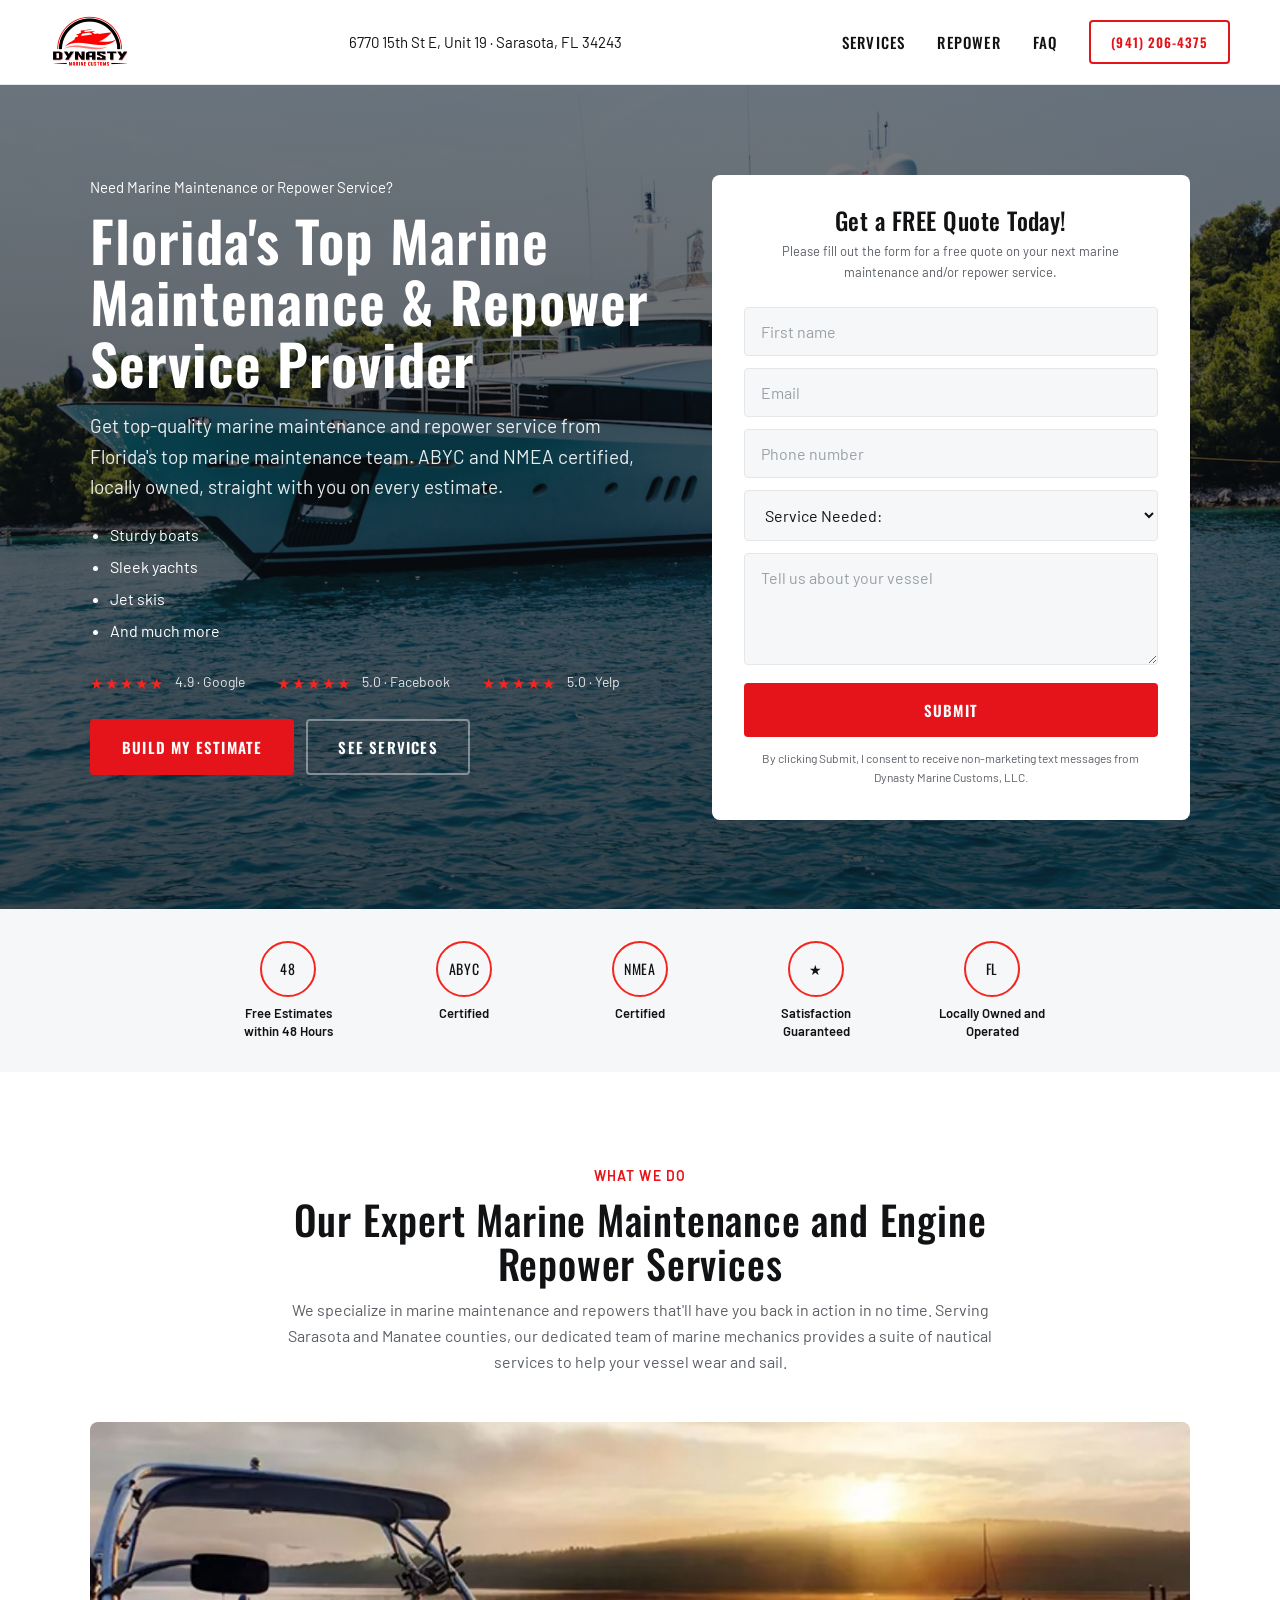
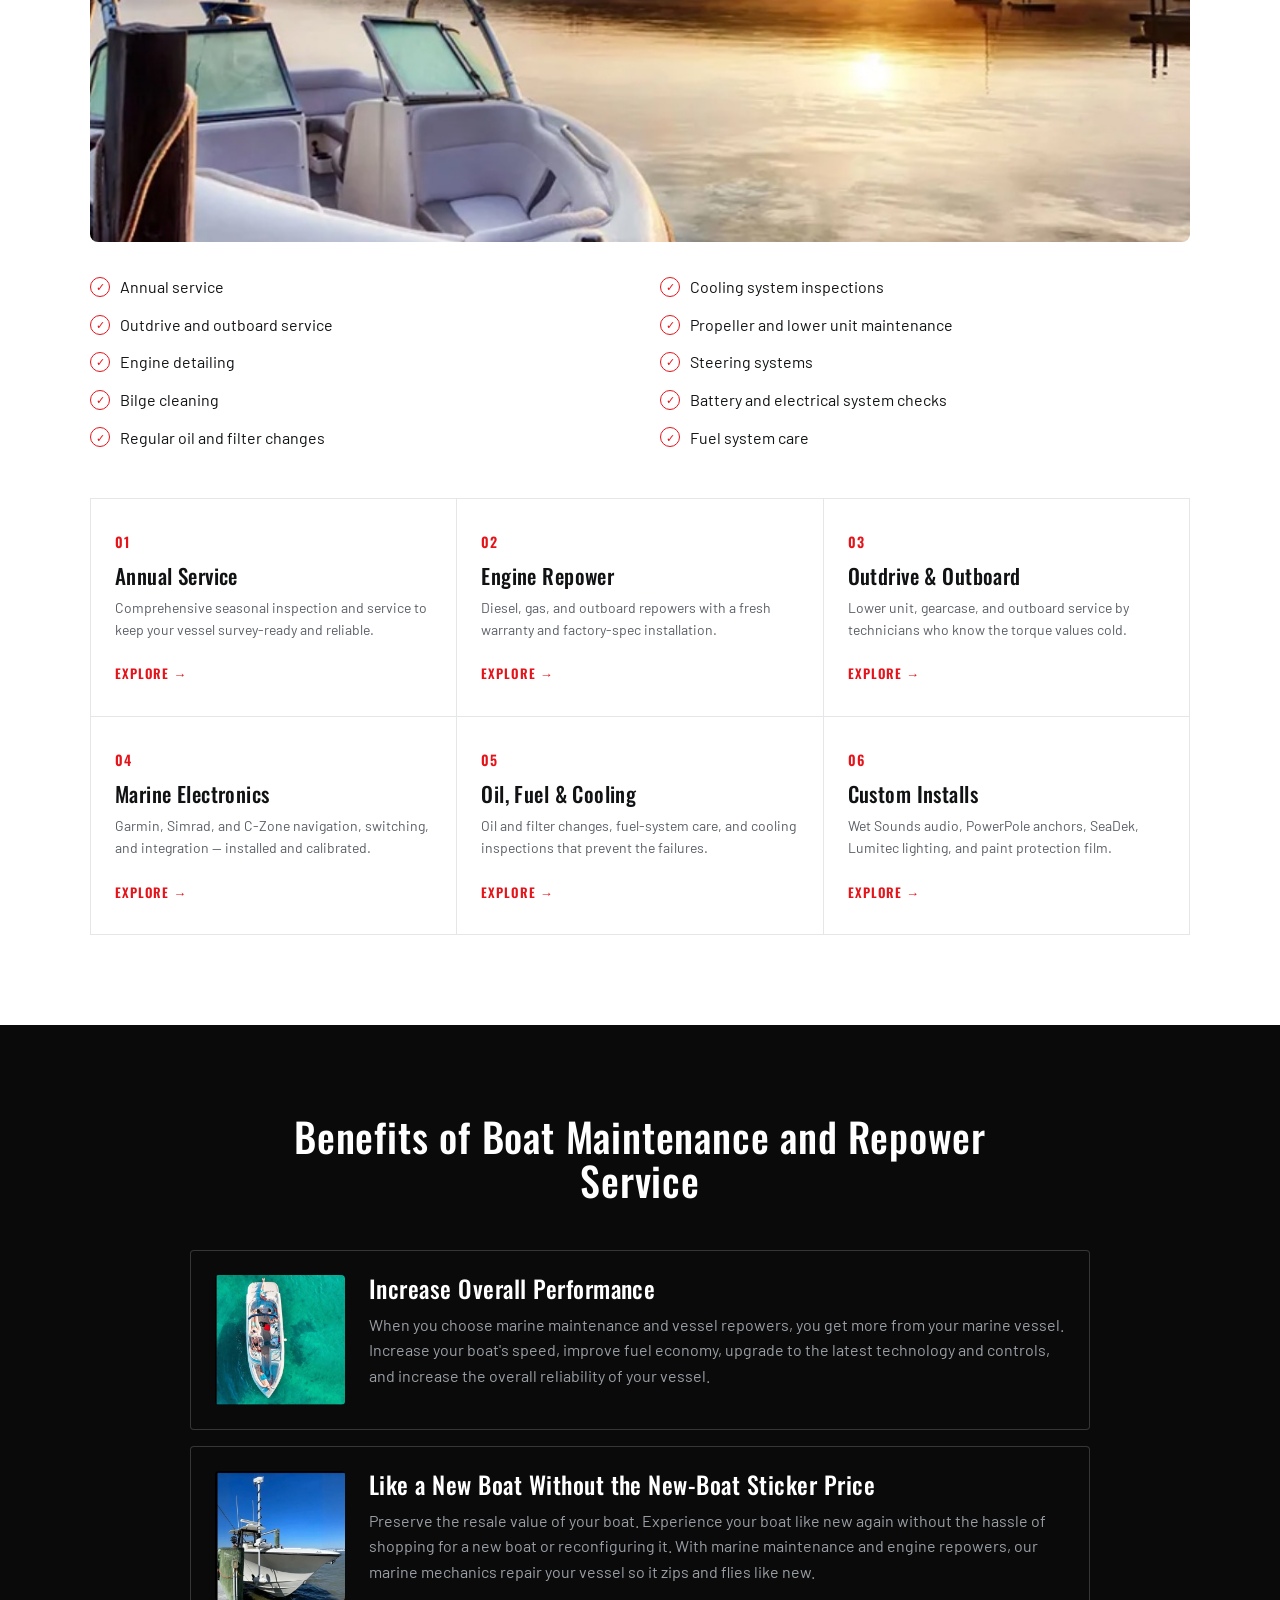
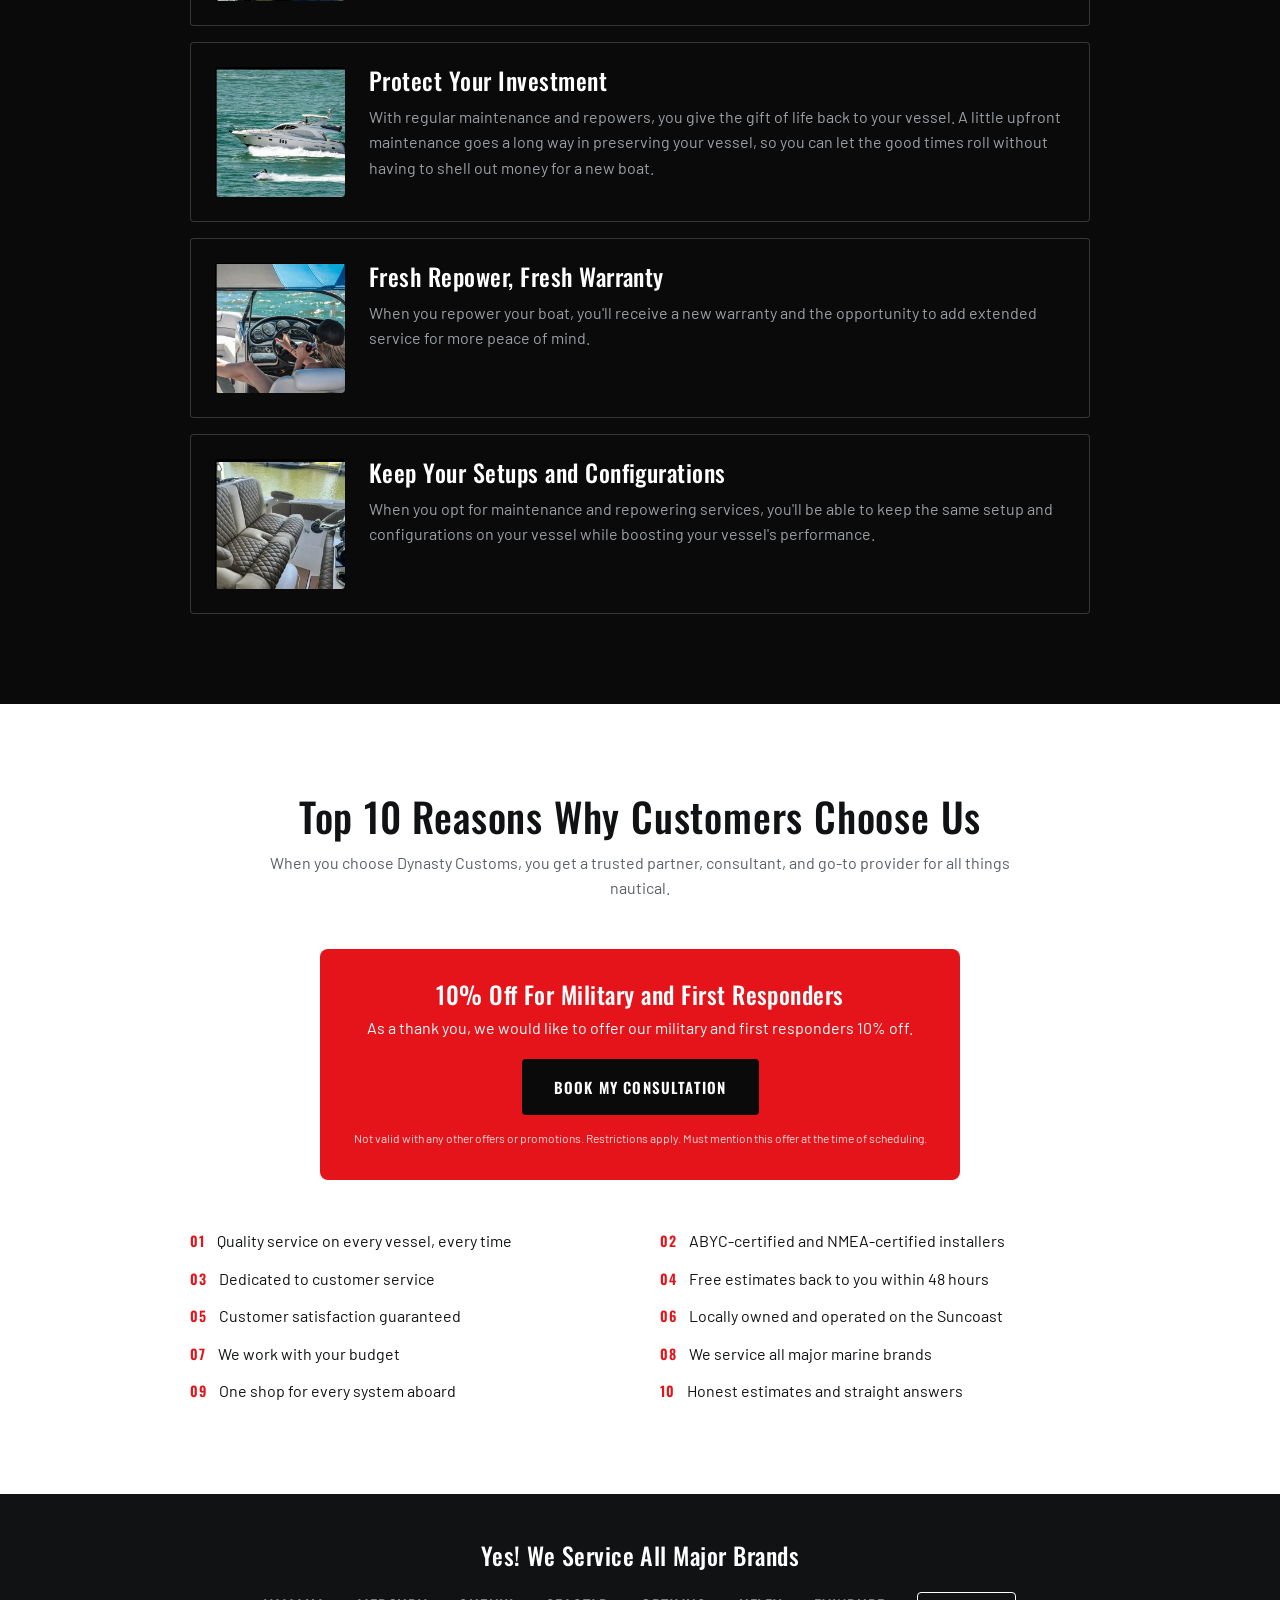
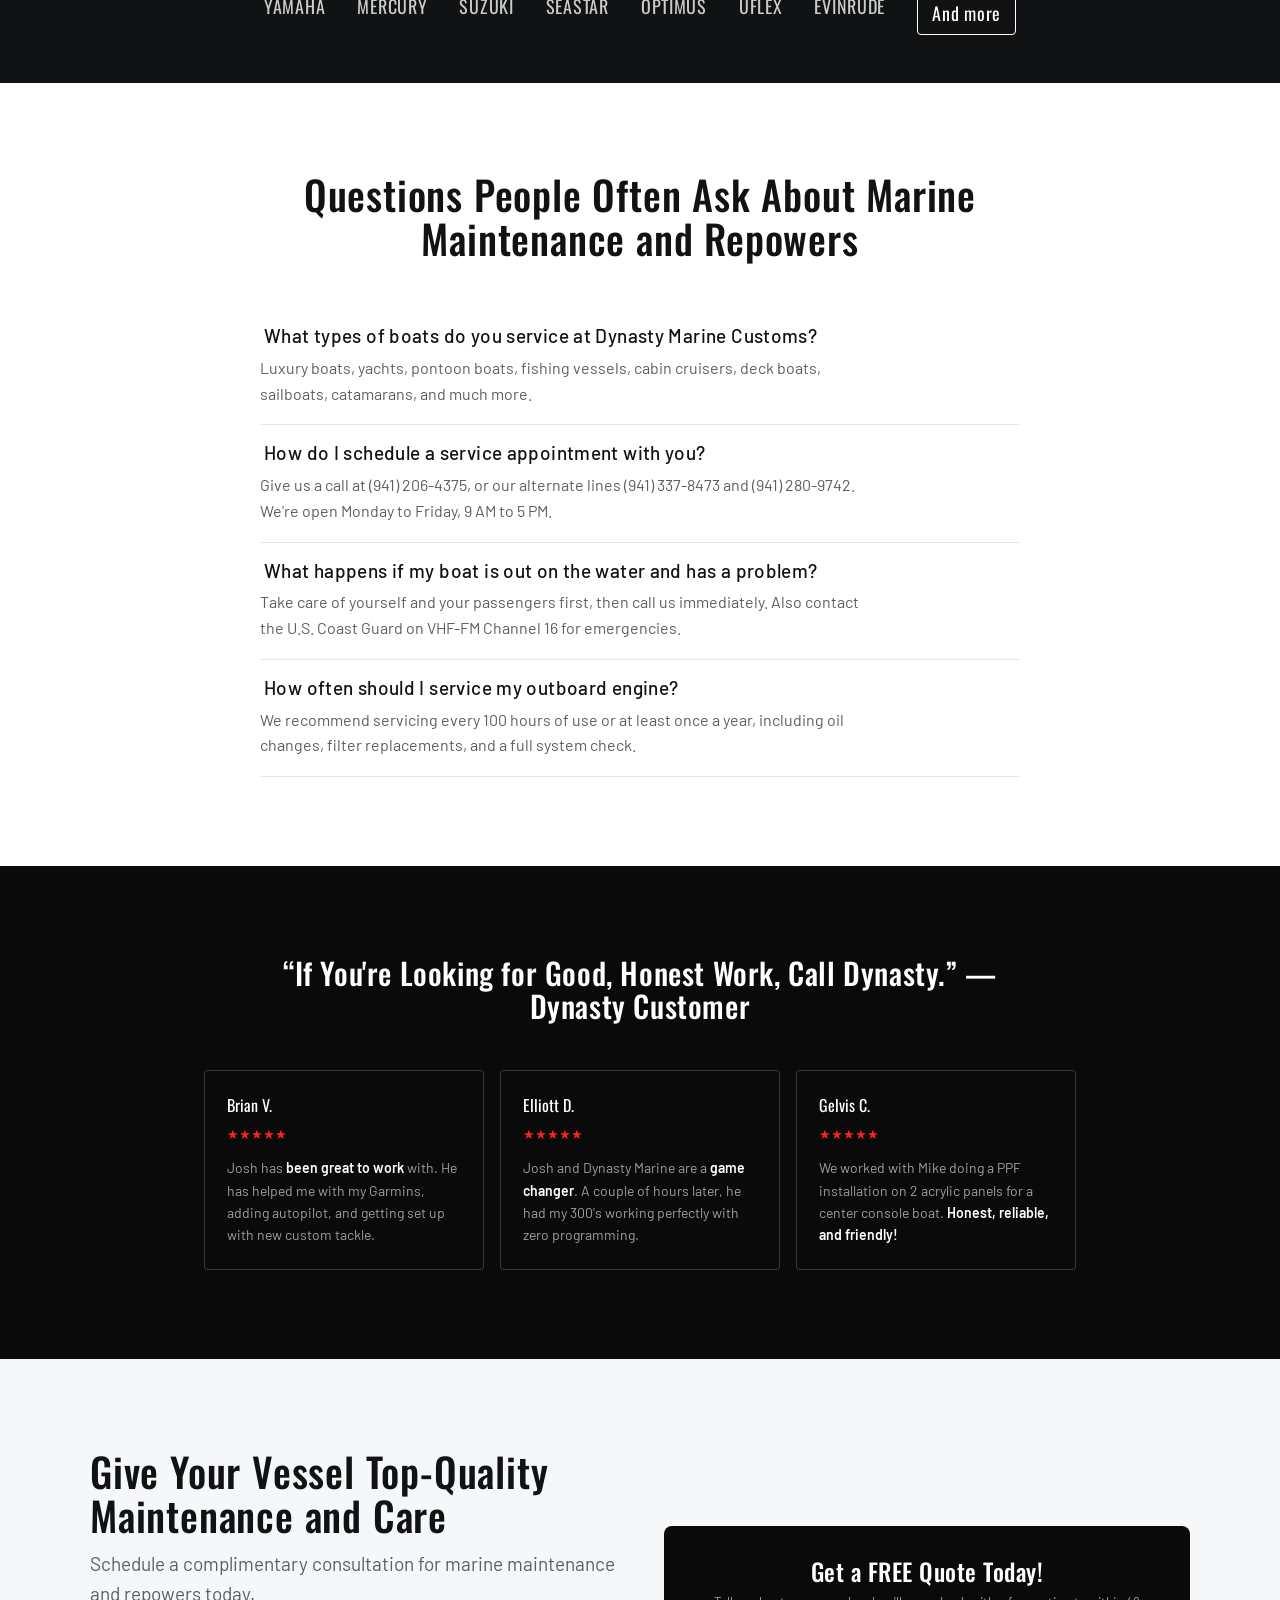
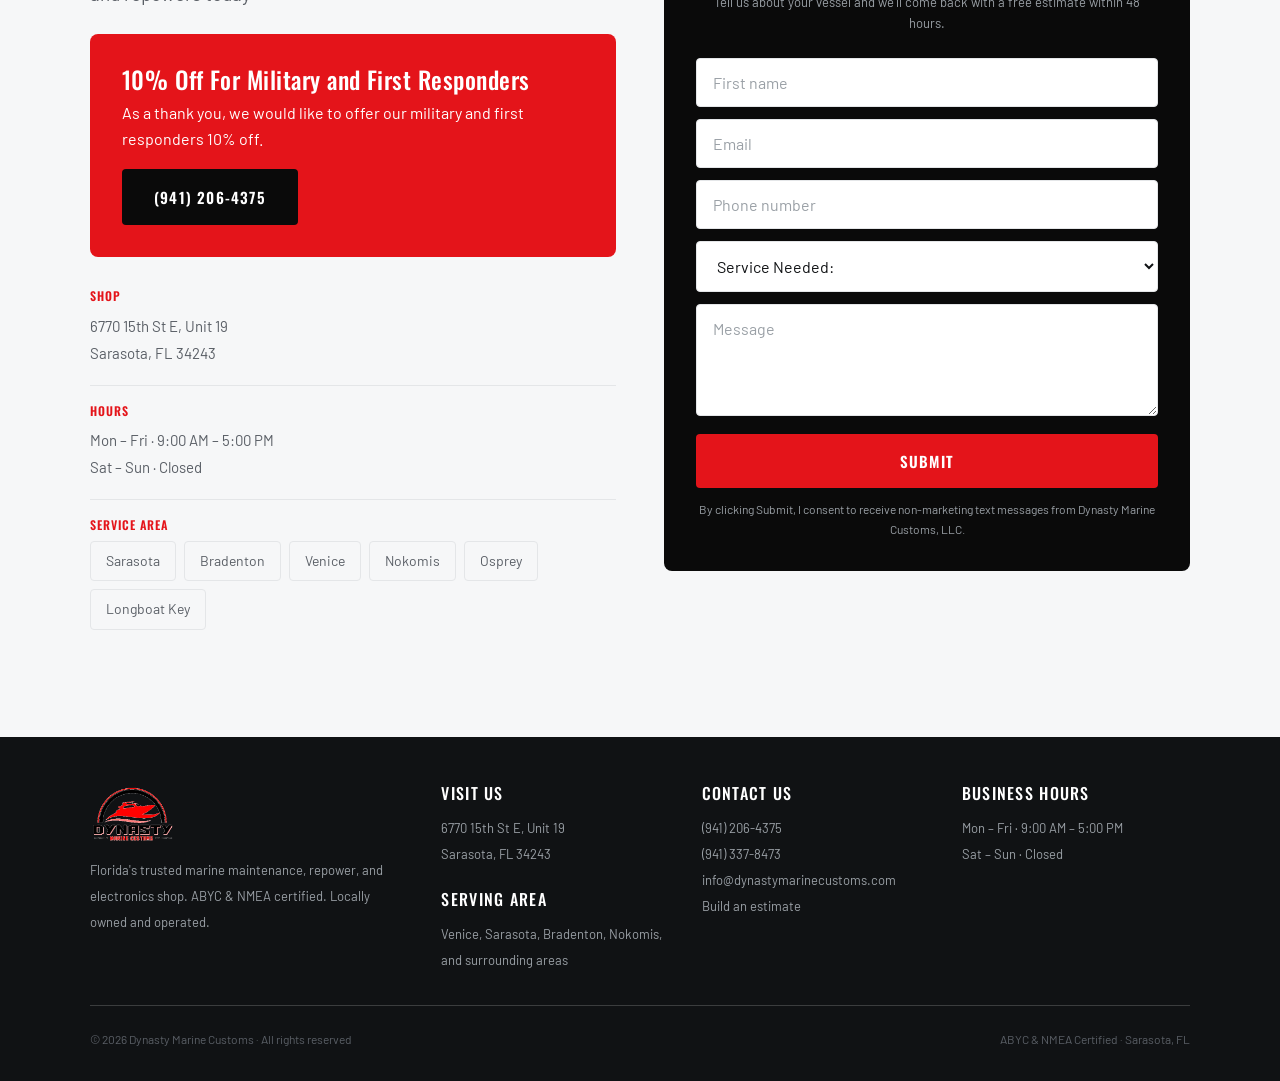
==== website/index.html @ d771c6e1 "Dynasty Marine Customs — codebase and agent handoff Website source (8 static pages), agent operating" ====
<!DOCTYPE html>
<html lang="en">
<head>
<meta charset="UTF-8">
<meta name="viewport" content="width=device-width, initial-scale=1.0">
<title>Dynasty Marine Customs — Marine Maintenance &amp; Engine Repower | Sarasota, FL</title>
<meta name="description" content="Florida's top marine maintenance and repower service provider. ABYC &amp; NMEA certified. Serving Sarasota, Bradenton, Venice, and Nokomis. Free estimates within 48 hours.">
<link rel="icon" href="assets/logo.png">
<link rel="preconnect" href="https://fonts.googleapis.com">
<link rel="preconnect" href="https://fonts.gstatic.com" crossorigin>
<link href="https://fonts.googleapis.com/css2?family=Oswald:wght@300;400;500;600;700&family=Barlow:wght@400;500;600;700&display=swap" rel="stylesheet">
<link rel="stylesheet" href="assets/dynasty.css">
<style>
  .hero{background-image:url('assets/boat-dock.jpg')}
  .svc-photo{width:100%; height:clamp(240px,34vw,420px); object-fit:cover;
    border-radius:var(--radius-md); margin:var(--space-6) 0}
  .reasons{list-style:none; counter-reset:r; display:grid;
    grid-template-columns:1fr 1fr; gap:12px 40px; max-width:900px; margin:0 auto; text-align:left}
  @media(max-width:700px){.reasons{grid-template-columns:1fr}}
  .reasons li{counter-increment:r; display:flex; gap:12px; align-items:baseline;
    font-family:var(--font-body); font-size:var(--fs-body-md); color:var(--text-primary)}
  .reasons li::before{content:counter(r,decimal-leading-zero);
    font-family:var(--font-display); font-weight:var(--fw-semibold); font-size:14px;
    color:var(--brand-primary); letter-spacing:var(--ls-caps); flex-shrink:0}
  .benefits-list{display:flex; flex-direction:column; gap:var(--space-4); max-width:900px; margin:0 auto}
  .testi-row{display:flex; gap:var(--space-4); justify-content:center; flex-wrap:wrap}
</style>
</head>
<body>

<header class="site">
  <div class="wrap masthead">
    <a class="brand" href="index.html"><img src="assets/logo.png" alt="Dynasty Marine Customs"></a>
    <div class="addr">6770 15th St E, Unit 19 &middot; Sarasota, FL 34243</div>
    <nav class="mnav">
      <a class="lk" href="#services">Services</a>
      <a class="lk" href="#benefits">Repower</a>
      <a class="lk" href="#faq">FAQ</a>
      <a class="btn btn-outline btn-sm" href="tel:+19412064375">(941) 206-4375</a>
    </nav>
  </div>
</header>

<!-- ============================ Hero ============================ -->
<section class="hero">
  <div class="wrap hero-grid">
    <div>
      <div class="kicker reveal">Need Marine Maintenance or Repower Service?</div>
      <h1 class="h-xl reveal">Florida's Top Marine Maintenance &amp; Repower Service Provider</h1>
      <p class="lede reveal">Get top-quality marine maintenance and repower service from Florida's top marine maintenance team. ABYC and NMEA certified, locally owned, straight with you on every estimate.</p>
      <ul class="bullets reveal">
        <li>Sturdy boats</li>
        <li>Sleek yachts</li>
        <li>Jet skis</li>
        <li>And much more</li>
      </ul>
      <div class="ratings reveal">
        <div class="rating"><span class="stars">★★★★★</span><span class="src">4.9 &middot; Google</span></div>
        <div class="rating"><span class="stars">★★★★★</span><span class="src">5.0 &middot; Facebook</span></div>
        <div class="rating"><span class="stars">★★★★★</span><span class="src">5.0 &middot; Yelp</span></div>
      </div>
      <div class="cta reveal">
        <a class="btn btn-primary" href="quote.html">Build My Estimate</a>
        <a class="btn btn-ghost" href="#services">See Services</a>
      </div>
    </div>

    <div class="quote-panel quote-panel-light reveal">
      <h3>Get a FREE Quote Today!</h3>
      <p class="note">Please fill out the form for a free quote on your next marine maintenance and/or repower service.</p>
      <form class="js-quote" novalidate>
        <div class="field"><input class="f" type="text" name="first" placeholder="First name" required></div>
        <div class="field"><input class="f" type="email" name="email" placeholder="Email" required></div>
        <div class="field"><input class="f" type="tel" name="phone" placeholder="Phone number" required></div>
        <div class="field">
          <select class="f" name="service">
            <option value="">Service Needed:</option>
            <option>Marine maintenance</option>
            <option>Marine repower</option>
            <option>Installation</option>
            <option>Sales</option>
          </select>
        </div>
        <div class="field"><textarea class="f" name="message" placeholder="Tell us about your vessel"></textarea></div>
        <button class="btn btn-primary btn-block" type="submit">Submit</button>
        <p class="fine">By clicking Submit, I consent to receive non-marketing text messages from Dynasty Marine Customs, LLC.</p>
      </form>
    </div>
  </div>
</section>

<!-- ============================ Trust bar ============================ -->
<section class="sec sec-sunk" style="padding-top:var(--space-6);padding-bottom:var(--space-6)">
  <div class="wrap certs reveal">
    <div class="cert"><div class="ring">48</div><div class="lab">Free Estimates within 48 Hours</div></div>
    <div class="cert"><div class="ring">ABYC</div><div class="lab">Certified</div></div>
    <div class="cert"><div class="ring">NMEA</div><div class="lab">Certified</div></div>
    <div class="cert"><div class="ring">★</div><div class="lab">Satisfaction Guaranteed</div></div>
    <div class="cert"><div class="ring">FL</div><div class="lab">Locally Owned and Operated</div></div>
  </div>
</section>

<!-- ============================ Services ============================ -->
<section class="sec" id="services">
  <div class="wrap">
    <div class="sec-head reveal">
      <span class="eyebrow">What we do</span>
      <h2 class="h-lg" style="margin-top:10px">Our Expert Marine Maintenance and Engine Repower Services</h2>
      <p>We specialize in marine maintenance and repowers that'll have you back in action in no time. Serving Sarasota and Manatee counties, our dedicated team of marine mechanics provides a suite of nautical services to help your vessel wear and sail.</p>
    </div>

    <img class="svc-photo reveal" src="assets/hero-boat-sunset.jpg" alt="Boat docked at golden hour on Florida's Suncoast">

    <div class="checklist reveal" style="margin-bottom:var(--space-7)">
      <div class="chk"><span class="mk">✓</span>Annual service</div>
      <div class="chk"><span class="mk">✓</span>Cooling system inspections</div>
      <div class="chk"><span class="mk">✓</span>Outdrive and outboard service</div>
      <div class="chk"><span class="mk">✓</span>Propeller and lower unit maintenance</div>
      <div class="chk"><span class="mk">✓</span>Engine detailing</div>
      <div class="chk"><span class="mk">✓</span>Steering systems</div>
      <div class="chk"><span class="mk">✓</span>Bilge cleaning</div>
      <div class="chk"><span class="mk">✓</span>Battery and electrical system checks</div>
      <div class="chk"><span class="mk">✓</span>Regular oil and filter changes</div>
      <div class="chk"><span class="mk">✓</span>Fuel system care</div>
    </div>

    <div class="tiles">
      <a class="tile reveal" href="service-annual-service.html"><span class="n">01</span><h3>Annual Service</h3><p>Comprehensive seasonal inspection and service to keep your vessel survey-ready and reliable.</p><span class="go">Explore →</span></a>
      <a class="tile reveal" href="service-engine-repower.html"><span class="n">02</span><h3>Engine Repower</h3><p>Diesel, gas, and outboard repowers with a fresh warranty and factory-spec installation.</p><span class="go">Explore →</span></a>
      <a class="tile reveal" href="service-outdrive-outboard.html"><span class="n">03</span><h3>Outdrive &amp; Outboard</h3><p>Lower unit, gearcase, and outboard service by technicians who know the torque values cold.</p><span class="go">Explore →</span></a>
      <a class="tile reveal" href="service-marine-electronics.html"><span class="n">04</span><h3>Marine Electronics</h3><p>Garmin, Simrad, and C-Zone navigation, switching, and integration — installed and calibrated.</p><span class="go">Explore →</span></a>
      <a class="tile reveal" href="service-oil-fuel-cooling.html"><span class="n">05</span><h3>Oil, Fuel &amp; Cooling</h3><p>Oil and filter changes, fuel-system care, and cooling inspections that prevent the failures.</p><span class="go">Explore →</span></a>
      <a class="tile reveal" href="service-custom-installs.html"><span class="n">06</span><h3>Custom Installs</h3><p>Wet Sounds audio, PowerPole anchors, SeaDek, Lumitec lighting, and paint protection film.</p><span class="go">Explore →</span></a>
    </div>
  </div>
</section>

<!-- ============================ Benefits ============================ -->
<section class="sec sec-dark" id="benefits">
  <div class="wrap">
    <div class="sec-head reveal">
      <h2 class="h-lg">Benefits of Boat Maintenance and Repower Service</h2>
    </div>
    <div class="benefits-list">
      <div class="benefit reveal">
        <img src="assets/benefit-1-aerial.jpg" alt="Aerial view of a boat under way">
        <div>
          <h3>Increase Overall Performance</h3>
          <p>When you choose marine maintenance and vessel repowers, you get more from your marine vessel. Increase your boat's speed, improve fuel economy, upgrade to the latest technology and controls, and increase the overall reliability of your vessel.</p>
        </div>
      </div>
      <div class="benefit reveal">
        <img src="assets/benefit-2-console.jpg" alt="Center console at the dock">
        <div>
          <h3>Like a New Boat Without the New-Boat Sticker Price</h3>
          <p>Preserve the resale value of your boat. Experience your boat like new again without the hassle of shopping for a new boat or reconfiguring it. With marine maintenance and engine repowers, our marine mechanics repair your vessel so it zips and flies like new.</p>
        </div>
      </div>
      <div class="benefit reveal">
        <img src="assets/benefit-3-cruising.jpg" alt="Motor yacht cruising">
        <div>
          <h3>Protect Your Investment</h3>
          <p>With regular maintenance and repowers, you give the gift of life back to your vessel. A little upfront maintenance goes a long way in preserving your vessel, so you can let the good times roll without having to shell out money for a new boat.</p>
        </div>
      </div>
      <div class="benefit reveal">
        <img src="assets/benefit-4-helm.jpg" alt="Captain at the helm">
        <div>
          <h3>Fresh Repower, Fresh Warranty</h3>
          <p>When you repower your boat, you'll receive a new warranty and the opportunity to add extended service for more peace of mind.</p>
        </div>
      </div>
      <div class="benefit reveal">
        <img src="assets/benefit-5-interior.jpg" alt="Upholstered cockpit seating">
        <div>
          <h3>Keep Your Setups and Configurations</h3>
          <p>When you opt for maintenance and repowering services, you'll be able to keep the same setup and configurations on your vessel while boosting your vessel's performance.</p>
        </div>
      </div>
    </div>
  </div>
</section>

<!-- ============================ Top 10 Reasons ============================ -->
<section class="sec" id="why">
  <div class="wrap" style="text-align:center">
    <div class="sec-head reveal">
      <h2 class="h-lg">Top 10 Reasons Why Customers Choose Us</h2>
      <p>When you choose Dynasty Customs, you get a trusted partner, consultant, and go-to provider for all things nautical.</p>
    </div>

    <div class="promo reveal" style="margin-bottom:var(--space-7)">
      <h3>10% Off For Military and First Responders</h3>
      <p>As a thank you, we would like to offer our military and first responders 10% off.</p>
      <a class="btn btn-dark" href="quote.html">Book My Consultation</a>
      <p class="fine">Not valid with any other offers or promotions. Restrictions apply. Must mention this offer at the time of scheduling.</p>
    </div>

    <ol class="reasons reveal">
      <li>Quality service on every vessel, every time</li>
      <li>ABYC-certified and NMEA-certified installers</li>
      <li>Dedicated to customer service</li>
      <li>Free estimates back to you within 48 hours</li>
      <li>Customer satisfaction guaranteed</li>
      <li>Locally owned and operated on the Suncoast</li>
      <li>We work with your budget</li>
      <li>We service all major marine brands</li>
      <li>One shop for every system aboard</li>
      <li>Honest estimates and straight answers</li>
    </ol>
  </div>
</section>

<!-- ============================ Brands ============================ -->
<section class="sec sec-ink" style="padding-top:var(--space-7);padding-bottom:var(--space-7)">
  <div class="wrap" style="text-align:center">
    <h3 class="h-sm reveal" style="margin-bottom:var(--space-5)">Yes! We Service All Major Brands</h3>
    <div class="brands reveal">
      <span>YAMAHA</span><span>MERCURY</span><span>SUZUKI</span><span>SEASTAR</span>
      <span>OPTIMUS</span><span>UFLEX</span><span>EVINRUDE</span><span class="more">And more</span>
    </div>
  </div>
</section>

<!-- ============================ FAQ ============================ -->
<section class="sec" id="faq">
  <div class="wrap">
    <div class="sec-head reveal">
      <h2 class="h-lg">Questions People Often Ask About Marine Maintenance and Repowers</h2>
    </div>
    <div class="acc reveal" style="max-width:760px;margin:0 auto">
      <div class="qa">
        <h3 class="q">What types of boats do you service at Dynasty Marine Customs?</h3>
        <p class="a">Luxury boats, yachts, pontoon boats, fishing vessels, cabin cruisers, deck boats, sailboats, catamarans, and much more.</p>
      </div>
      <div class="qa">
        <h3 class="q">How do I schedule a service appointment with you?</h3>
        <p class="a">Give us a call at (941) 206-4375, or our alternate lines (941) 337-8473 and (941) 280-9742. We're open Monday to Friday, 9 AM to 5 PM.</p>
      </div>
      <div class="qa">
        <h3 class="q">What happens if my boat is out on the water and has a problem?</h3>
        <p class="a">Take care of yourself and your passengers first, then call us immediately. Also contact the U.S. Coast Guard on VHF-FM Channel 16 for emergencies.</p>
      </div>
      <div class="qa">
        <h3 class="q">How often should I service my outboard engine?</h3>
        <p class="a">We recommend servicing every 100 hours of use or at least once a year, including oil changes, filter replacements, and a full system check.</p>
      </div>
    </div>
  </div>
</section>

<!-- ============================ Testimonials ============================ -->
<section class="sec sec-dark" id="reviews">
  <div class="wrap" style="text-align:center">
    <div class="sec-head reveal">
      <h2 class="h-md">&ldquo;If You're Looking for Good, Honest Work, Call Dynasty.&rdquo; &mdash; Dynasty Customer</h2>
    </div>
    <div class="testi-row">
      <div class="testimonial reveal">
        <div class="who">Brian V.</div>
        <div class="stars">★★★★★</div>
        <p>Josh has <b>been great to work</b> with. He has helped me with my Garmins, adding autopilot, and getting set up with new custom tackle.</p>
      </div>
      <div class="testimonial reveal">
        <div class="who">Elliott D.</div>
        <div class="stars">★★★★★</div>
        <p>Josh and Dynasty Marine are a <b>game changer</b>. A couple of hours later, he had my 300's working perfectly with zero programming.</p>
      </div>
      <div class="testimonial reveal">
        <div class="who">Gelvis C.</div>
        <div class="stars">★★★★★</div>
        <p>We worked with Mike doing a PPF installation on 2 acrylic panels for a center console boat. <b>Honest, reliable, and friendly!</b></p>
      </div>
    </div>
  </div>
</section>

<!-- ============================ Contact ============================ -->
<section class="sec sec-sunk" id="contact">
  <div class="wrap contact-grid">
    <div>
      <h2 class="h-lg reveal">Give Your Vessel Top-Quality Maintenance and Care</h2>
      <p class="lede reveal" style="margin-top:var(--space-3)">Schedule a complimentary consultation for marine maintenance and repowers today.</p>

      <div class="promo reveal" style="margin:var(--space-5) 0 0">
        <h3>10% Off For Military and First Responders</h3>
        <p>As a thank you, we would like to offer our military and first responders 10% off.</p>
        <a class="btn btn-dark" href="tel:+19412064375">(941) 206-4375</a>
      </div>

      <div class="info reveal" style="margin-top:var(--space-6)">
        <div class="row">
          <h4>Shop</h4>
          <p>6770 15th St E, Unit 19<br>Sarasota, FL 34243</p>
        </div>
        <div class="row">
          <h4>Hours</h4>
          <p>Mon – Fri &middot; 9:00 AM – 5:00 PM<br>Sat – Sun &middot; Closed</p>
        </div>
        <div class="row">
          <h4>Service area</h4>
          <div class="areas">
            <span>Sarasota</span><span>Bradenton</span><span>Venice</span>
            <span>Nokomis</span><span>Osprey</span><span>Longboat Key</span>
          </div>
        </div>
      </div>
    </div>

    <div class="quote-panel reveal">
      <h3>Get a FREE Quote Today!</h3>
      <p class="note">Tell us about your vessel and we'll come back with a free estimate within 48 hours.</p>
      <form class="js-quote" novalidate>
        <div class="field"><input class="f" type="text" name="first" placeholder="First name" required></div>
        <div class="field"><input class="f" type="email" name="email" placeholder="Email" required></div>
        <div class="field"><input class="f" type="tel" name="phone" placeholder="Phone number" required></div>
        <div class="field">
          <select class="f" name="service">
            <option value="">Service Needed:</option>
            <option>Marine maintenance</option>
            <option>Marine repower</option>
            <option>Installation</option>
            <option>Sales</option>
          </select>
        </div>
        <div class="field"><textarea class="f" name="message" placeholder="Message"></textarea></div>
        <button class="btn btn-primary btn-block" type="submit">Submit</button>
        <p class="fine">By clicking Submit, I consent to receive non-marketing text messages from Dynasty Marine Customs, LLC.</p>
      </form>
    </div>
  </div>
</section>

<!-- ============================ Footer ============================ -->
<footer class="site">
  <div class="wrap">
    <div class="ft-grid">
      <div class="ft-brand">
        <img src="assets/logo-transparent.png" alt="Dynasty Marine Customs">
        <p>Florida's trusted marine maintenance, repower, and electronics shop. ABYC &amp; NMEA certified. Locally owned and operated.</p>
      </div>
      <div>
        <h4>Visit Us</h4>
        <p>6770 15th St E, Unit 19<br>Sarasota, FL 34243</p>
        <h4 style="margin-top:var(--space-5)">Serving Area</h4>
        <p>Venice, Sarasota, Bradenton, Nokomis, and surrounding areas</p>
      </div>
      <div>
        <h4>Contact Us</h4>
        <a href="tel:+19412064375">(941) 206-4375</a>
        <a href="tel:+19413378473">(941) 337-8473</a>
        <a href="mailto:info@dynastymarinecustoms.com">info@dynastymarinecustoms.com</a>
        <a href="quote.html">Build an estimate</a>
      </div>
      <div>
        <h4>Business Hours</h4>
        <p>Mon – Fri &middot; 9:00 AM – 5:00 PM<br>Sat – Sun &middot; Closed</p>
      </div>
    </div>
    <div class="ft-base">
      <span>© 2026 Dynasty Marine Customs &middot; All rights reserved</span>
      <span>ABYC &amp; NMEA Certified &middot; Sarasota, FL</span>
    </div>
  </div>
</footer>

<script>
  const io = new IntersectionObserver(es => es.forEach(e => {
    if (e.isIntersecting) { e.target.classList.add('in'); io.unobserve(e.target); }
  }), { threshold: .12 });
  document.querySelectorAll('.reveal').forEach(el => io.observe(el));
  requestAnimationFrame(() => document.querySelectorAll('.hero .reveal').forEach(el => el.classList.add('in')));

  // Inline quote forms are capture-only until a backend is wired — see readme.
  document.querySelectorAll('form.js-quote').forEach(form => {
    form.addEventListener('submit', e => {
      e.preventDefault();
      if (!form.checkValidity()) { form.reportValidity(); return; }
      const done = document.createElement('p');
      done.className = 'sent';
      done.textContent = "Thanks — we'll be in touch within 48 hours.";
      form.replaceWith(done);
    });
  });
</script>
</body>
</html>
---- website/assets/dynasty.css ----
/* ============================================================================
 * Dynasty Marine Customs — production stylesheet
 * Implements the "Dynasty Marine Customs Design System" (Claude Design project
 * cf21adec-6eed-48be-96cb-09efe936d4f1). Tokens mirrored from
 * ../../design-system/tokens/*.css — do not diverge; re-pull and update both.
 *
 * Palette: brand red on black/white (garage/workshop, not nautical pastel).
 * Type: Oswald (condensed display) + Barlow (humanist body).
 * Flat/matte, hairline borders, 4-8px radii, minimal motion.
 * ========================================================================== */

/* ---- tokens: colors ---- */
:root{
--red-700:#B80F14;--red-600:#E4141A;--red-500:#F5251F;--red-100:#FDE4E3;
--black:#0A0A0A;--ink-900:#101214;--ink-700:#2B2E33;--ink-500:#5A5F66;--ink-300:#9AA0A6;--ink-100:#E4E6E8;
--white:#FFFFFF;--off-white:#F6F7F8;--fog:#EDEFF1;
--water-900:#0E1B24;--water-700:#1B3444;--water-500:#3D6B84;
--surface-page:var(--white);--surface-sunk:var(--off-white);--surface-dark:var(--black);--surface-card:var(--white);
--text-primary:var(--ink-900);--text-secondary:var(--ink-500);--text-inverse:var(--white);--text-muted:var(--ink-300);
--brand-primary:var(--red-600);--brand-primary-hover:var(--red-700);--brand-primary-active:var(--red-700);
--border-default:var(--ink-100);--border-strong:var(--ink-700);--border-inverse:rgba(255,255,255,.18);
--focus-ring:var(--red-500);
}
/* ---- tokens: typography ---- */
:root{
--font-display:"Oswald",Impact,"Arial Narrow",sans-serif;
--font-body:"Barlow","Helvetica Neue",Arial,sans-serif;
--fs-display-xl:56px;--fs-display-lg:40px;--fs-display-md:30px;--fs-display-sm:24px;
--fs-body-lg:19px;--fs-body-md:16px;--fs-body-sm:14px;--fs-caption:12px;
--lh-tight:1.1;--lh-heading:1.25;--lh-body:1.6;
--ls-display:.02em;--ls-caps:.08em;
--fw-regular:400;--fw-medium:500;--fw-semibold:600;--fw-bold:700;
}
/* ---- tokens: spacing ---- */
:root{
--space-1:4px;--space-2:8px;--space-3:12px;--space-4:16px;--space-5:24px;--space-6:32px;
--space-7:48px;--space-8:64px;--space-9:96px;--space-10:128px;
--radius-sm:4px;--radius-md:8px;--radius-lg:14px;--radius-pill:999px;
--container-max:1180px;
--shadow-sm:0 1px 2px rgba(10,10,10,.08);
--shadow-md:0 4px 16px rgba(10,10,10,.12);
--shadow-lg:0 12px 32px rgba(10,10,10,.22);
--shadow-inset:inset 0 1px 3px rgba(0,0,0,.15);
--ease-standard:cubic-bezier(.4,0,.2,1);
--dur-fast:120ms;--dur-base:200ms;
/* responsive section rhythm derived from --space-8/-9 */
--sec-y:clamp(48px,7vw,var(--space-9));
--gutter:clamp(20px,4vw,40px);
}

/* ============================ base ============================ */
*{box-sizing:border-box;margin:0;padding:0}
html{scroll-behavior:smooth}
html,body{overflow-x:clip}
body{
  background:var(--surface-page); color:var(--text-primary);
  font-family:var(--font-body); font-size:var(--fs-body-md); line-height:var(--lh-body);
  -webkit-font-smoothing:antialiased;
}
h1,h2,h3,h4{font-family:var(--font-display); font-weight:var(--fw-medium);
  line-height:var(--lh-tight); letter-spacing:var(--ls-display)}
a{color:inherit; text-decoration:none}
img{max-width:100%; display:block}
:focus-visible{outline:2px solid var(--focus-ring); outline-offset:3px}
@media(prefers-reduced-motion:reduce){*{animation:none!important; transition:none!important}}

.wrap{max-width:var(--container-max); margin:0 auto; padding:0 var(--gutter)}

/* section scaffolding — alternating white / off-white / black full-width bands */
.sec{padding:var(--sec-y) 0}
.sec-sunk{background:var(--surface-sunk)}
.sec-dark{background:var(--surface-dark); color:var(--text-inverse)}
.sec-ink{background:var(--ink-900); color:var(--text-inverse)}
.sec-dark h1,.sec-dark h2,.sec-dark h3,.sec-dark h4,
.sec-ink h1,.sec-ink h2,.sec-ink h3,.sec-ink h4{color:var(--text-inverse)}

/* headings scale down on small screens without dropping the condensed look */
.h-xl{font-size:clamp(34px,6vw,var(--fs-display-xl)); font-weight:var(--fw-semibold)}
.h-lg{font-size:clamp(27px,4.6vw,var(--fs-display-lg))}
.h-md{font-size:clamp(23px,3.4vw,var(--fs-display-md))}
.h-sm{font-size:clamp(20px,2.4vw,var(--fs-display-sm))}

.lede{font-size:var(--fs-body-lg); line-height:var(--lh-body); color:var(--text-secondary)}
.sec-dark .lede,.sec-ink .lede{color:var(--text-muted)}
.eyebrow{font-family:var(--font-body); font-size:var(--fs-body-sm); font-weight:var(--fw-semibold);
  letter-spacing:var(--ls-caps); text-transform:uppercase; color:var(--brand-primary)}
.sec-head{text-align:center; max-width:760px; margin:0 auto var(--space-7)}
.sec-head p{margin-top:var(--space-3); color:var(--text-secondary)}
.sec-dark .sec-head p,.sec-ink .sec-head p{color:var(--text-muted)}

/* ============================ Button ============================ */
.btn{
  font-family:var(--font-display); font-weight:var(--fw-semibold);
  letter-spacing:var(--ls-caps); text-transform:uppercase;
  font-size:15px; padding:14px 30px;
  border-radius:var(--radius-sm); border:2px solid transparent;
  cursor:pointer; display:inline-flex; align-items:center; justify-content:center; gap:10px;
  transition:background var(--dur-base) var(--ease-standard), color var(--dur-base) var(--ease-standard),
             border-color var(--dur-base) var(--ease-standard), transform var(--dur-fast);
}
.btn:active{transform:translateY(1px)}
.btn-sm{font-size:13px; padding:10px 20px}
.btn-lg{font-size:16px; padding:17px 38px}
.btn-block{width:100%}
.btn[disabled],.btn.is-disabled{opacity:.5; cursor:not-allowed}

.btn-primary{background:var(--brand-primary); color:var(--white)}
.btn-primary:hover{background:var(--brand-primary-hover)}
.btn-dark{background:var(--black); color:var(--white)}
.btn-dark:hover{background:var(--ink-700)}
.btn-outline{background:transparent; color:var(--brand-primary); border-color:var(--brand-primary)}
.btn-outline:hover{background:var(--brand-primary); color:var(--white)}
.btn-ghost{background:transparent; color:var(--white); border-color:rgba(255,255,255,.4)}
.btn-ghost:hover{background:var(--white); color:var(--black); border-color:var(--white)}

/* ============================ Form fields ============================ */
.field{position:relative; width:100%}
.field input,.field textarea,.field select,
input.f,textarea.f,select.f{
  width:100%; box-sizing:border-box; padding:14px 16px;
  font-family:var(--font-body); font-size:var(--fs-body-md); color:var(--text-primary);
  background:var(--white); border:1px solid var(--border-default);
  border-radius:var(--radius-sm); outline:none;
  transition:border-color var(--dur-base) var(--ease-standard);
}
.field textarea,textarea.f{resize:vertical; min-height:112px}
.field input:focus,.field textarea:focus,.field select:focus,
input.f:focus,textarea.f:focus,select.f:focus{border-color:var(--brand-primary)}
.field input::placeholder,.field textarea::placeholder{color:var(--ink-300)}
.field.has-icon input{padding-left:42px}
.field .ico{position:absolute; left:16px; top:50%; transform:translateY(-50%);
  color:var(--ink-500); font-size:15px; pointer-events:none}

/* dark form panel (hero + contact quote box) */
.quote-panel{background:var(--black); color:var(--white);
  padding:var(--space-6); border-radius:var(--radius-md)}
.quote-panel h3{font-size:var(--fs-display-sm); text-align:center; margin-bottom:var(--space-2)}
.quote-panel .note{font-family:var(--font-body); font-size:13px; text-align:center;
  color:var(--ink-300); margin-bottom:var(--space-5); line-height:var(--lh-body)}
.quote-panel form{display:flex; flex-direction:column; gap:var(--space-3)}
/* consent lives here as fine print under Submit — no checkbox to tick */
.quote-panel .fine{font-family:var(--font-body); font-size:var(--fs-caption);
  line-height:var(--lh-body); color:var(--ink-300); text-align:center; margin:0}
.quote-panel .sent{text-align:center; font-family:var(--font-body); color:var(--white); padding:var(--space-6) 0}

/* light variant — the hero panel sits on a dark photo scrim, so it reads better inverted.
   Inputs go sunk-grey here; white-on-white loses the field edges. */
.quote-panel-light{background:var(--white); color:var(--text-primary)}
.quote-panel-light .note{color:var(--text-secondary)}
.quote-panel-light .fine{color:var(--text-secondary)}
.quote-panel-light .sent{color:var(--text-primary)}
.quote-panel-light .f{background:var(--off-white)}

/* ============================ Badges ============================ */
.badge{display:inline-block; padding:6px 14px; border-radius:var(--radius-pill);
  font-family:var(--font-body); font-size:var(--fs-caption); font-weight:var(--fw-semibold);
  letter-spacing:var(--ls-caps); text-transform:uppercase}
.badge-light{background:var(--fog); color:var(--text-primary)}
.badge-dark{background:var(--black); color:var(--white)}
.badge-brand{background:var(--brand-primary); color:var(--white)}

.rating{display:flex; align-items:center; gap:10px; font-family:var(--font-body)}
.rating .stars{font-size:15px; color:var(--red-500); letter-spacing:2px}
.rating .src{font-size:var(--fs-body-sm); color:var(--text-secondary)}
.sec-dark .rating .src,.hero .rating .src{color:rgba(255,255,255,.86)}

/* certification roundels — the site's one piece of "iconography" */
.certs{display:flex; justify-content:center; gap:clamp(20px,5vw,56px); flex-wrap:wrap}
.cert{text-align:center; font-family:var(--font-body); width:120px}
.cert .ring{width:56px; height:56px; margin:0 auto var(--space-2); border-radius:50%;
  border:2px solid var(--red-500); display:flex; align-items:center; justify-content:center;
  font-family:var(--font-display); font-size:14px; letter-spacing:.05em; color:var(--ink-900)}
.cert .lab{font-size:13px; font-weight:var(--fw-semibold); color:var(--text-primary); line-height:1.35}
.sec-dark .cert .ring,.sec-ink .cert .ring{color:var(--white)}
.sec-dark .cert .lab,.sec-ink .cert .lab{color:var(--text-inverse)}

/* ============================ Cards ============================ */
/* image-left / text-right benefit rows on black — flat, hairline border, no shadow */
.benefit{display:flex; gap:var(--space-5); padding:var(--space-5);
  border:1px solid var(--border-inverse); border-radius:var(--radius-sm);
  background:var(--black); color:var(--white); align-items:flex-start}
.benefit img{width:130px; height:130px; object-fit:cover; flex-shrink:0; border-radius:var(--radius-sm)}
.benefit h3{font-size:var(--fs-display-sm); margin-bottom:10px}
.benefit p{font-family:var(--font-body); font-size:var(--fs-body-md);
  line-height:var(--lh-body); color:var(--ink-300)}
@media(max-width:560px){
  .benefit{flex-direction:column; gap:var(--space-4)}
  .benefit img{width:100%; height:180px}
}

.testimonial{padding:22px; background:var(--black); color:var(--white);
  border:1px solid var(--border-inverse); border-radius:var(--radius-sm);
  width:280px; text-align:left}
.testimonial .who{font-family:var(--font-display); font-size:var(--fs-body-md); margin-bottom:6px}
.testimonial .stars{color:var(--red-500); font-size:13px; margin-bottom:var(--space-3)}
.testimonial p{font-family:var(--font-body); font-size:var(--fs-body-sm);
  line-height:var(--lh-body); color:var(--ink-300)}
.testimonial p b{color:var(--white); font-weight:var(--fw-semibold)}
@media(max-width:620px){.testimonial{width:100%}}

/* checklist — circle-check rows */
.checklist{display:grid; grid-template-columns:1fr 1fr; gap:12px 40px; font-family:var(--font-body)}
@media(max-width:640px){.checklist{grid-template-columns:1fr}}
.chk{display:flex; gap:10px; align-items:center; font-size:var(--fs-body-md)}
.chk .mk{width:20px; height:20px; border-radius:50%; border:1.5px solid var(--brand-primary);
  color:var(--brand-primary); display:flex; align-items:center; justify-content:center;
  font-size:11px; flex-shrink:0}
.sec-dark .chk,.sec-ink .chk{color:var(--text-inverse)}
.sec-dark .chk .mk,.sec-ink .chk .mk{border-color:var(--white); color:var(--white)}

/* service tiles (white section, hairline grid) */
.tiles{display:grid; grid-template-columns:repeat(3,minmax(0,1fr)); gap:1px;
  background:var(--border-default); border:1px solid var(--border-default)}
@media(max-width:860px){.tiles{grid-template-columns:repeat(2,minmax(0,1fr))}}
@media(max-width:560px){.tiles{grid-template-columns:1fr}}
.tile{background:var(--white); padding:var(--space-6) var(--space-5);
  display:flex; flex-direction:column; gap:10px; min-height:200px;
  transition:background var(--dur-base) var(--ease-standard)}
.tile:hover{background:var(--off-white)}
.tile .n{font-family:var(--font-display); font-weight:var(--fw-semibold);
  font-size:var(--fs-body-sm); color:var(--brand-primary); letter-spacing:var(--ls-caps)}
.tile h3{font-size:21px}
.tile p{font-family:var(--font-body); font-size:var(--fs-body-sm);
  line-height:var(--lh-body); color:var(--text-secondary); margin-top:auto}
.tile .go{font-family:var(--font-display); font-size:13px; font-weight:var(--fw-semibold);
  letter-spacing:var(--ls-caps); text-transform:uppercase; color:var(--brand-primary); margin-top:12px}

/* ============================ Accordion ============================ */
/* answers are always visible — this is a Q&A list, not a disclosure widget */
.acc{display:flex; flex-direction:column}
.acc .qa{border-bottom:1px solid var(--border-default)}
.acc .q{margin:0; padding:18px 4px 0;
  font-family:var(--font-body); font-size:var(--fs-body-lg); font-weight:var(--fw-medium);
  color:var(--text-primary)}
.acc .a{margin:8px 0 18px; font-family:var(--font-body); font-size:var(--fs-body-md);
  line-height:var(--lh-body); color:var(--text-secondary); max-width:68ch}

/* ============================ Header ============================ */
header.site{position:sticky; top:0; z-index:60; background:var(--white);
  border-bottom:1px solid var(--border-default)}
.masthead{display:flex; align-items:center; justify-content:space-between;
  gap:var(--space-4); padding:14px 0; flex-wrap:wrap}
.masthead .brand img{height:56px; width:auto}
.masthead .addr{font-family:var(--font-body); font-size:15px; color:var(--text-primary)}
.mnav{display:flex; align-items:center; gap:var(--space-6)}
.mnav a.lk{font-family:var(--font-display); font-size:15px; font-weight:var(--fw-medium);
  letter-spacing:var(--ls-caps); text-transform:uppercase; color:var(--text-primary);
  transition:color var(--dur-base) var(--ease-standard)}
.mnav a.lk:hover,.mnav a.lk.on{color:var(--brand-primary)}
@media(max-width:1020px){.masthead .addr{display:none}}
@media(max-width:860px){.mnav a.lk{display:none}}
@media(max-width:560px){.masthead .brand img{height:44px}}

/* ============================ Hero ============================ */
/* Photo is set per-page (background-image on .hero) so the url() resolves against the
   document, not this stylesheet. The scrim lives here — readme: gradients only as hero scrims. */
.hero{position:relative; padding:var(--sec-y) 0; color:var(--white);
  background:var(--water-900) center/cover no-repeat}
.hero::before{content:''; position:absolute; inset:0;
  background:linear-gradient(rgba(10,15,20,.55),rgba(10,15,20,.75))}
.hero > .wrap{position:relative; z-index:1}
.hero-grid{display:grid; grid-template-columns:1.2fr 1fr; gap:var(--space-7); align-items:start}
@media(max-width:940px){.hero-grid{grid-template-columns:1fr; gap:var(--space-6)}}
.hero .kicker{font-family:var(--font-body); font-size:15px; margin-bottom:10px}
.hero h1{margin-bottom:18px}
.hero p.lede{color:rgba(255,255,255,.9); max-width:52ch}
.hero ul.bullets{font-family:var(--font-body); font-size:var(--fs-body-md);
  line-height:2; padding-left:20px; margin-top:var(--space-4)}
.hero .ratings{display:flex; gap:var(--space-6); margin-top:var(--space-5); flex-wrap:wrap}
.hero .cta{display:flex; gap:var(--space-3); flex-wrap:wrap; margin-top:var(--space-5)}

/* ============================ Brands bar ============================ */
.brands{display:flex; justify-content:center; gap:var(--space-6); flex-wrap:wrap;
  font-family:var(--font-display); color:var(--white); font-size:18px; letter-spacing:.04em}
.brands span{opacity:.78; transition:opacity var(--dur-base) var(--ease-standard)}
.brands span:hover{opacity:1}
.brands .more{border:1px solid var(--white); padding:6px 14px; border-radius:var(--radius-sm); opacity:1}

/* ============================ Promo (military / first responders) ============================ */
.promo{background:var(--brand-primary); color:var(--white);
  padding:var(--space-6); border-radius:var(--radius-md); max-width:640px; margin:0 auto}
.promo h3{font-size:var(--fs-display-sm); margin-bottom:var(--space-2)}
.promo p{font-family:var(--font-body); margin-bottom:18px; line-height:var(--lh-body)}
.promo .fine{font-size:var(--fs-caption); opacity:.85; margin:14px 0 0}

/* ============================ Contact band ============================ */
.contact-grid{display:grid; grid-template-columns:1fr 1fr; gap:var(--space-7); align-items:center}
@media(max-width:940px){.contact-grid{grid-template-columns:1fr; gap:var(--space-6)}}
.info h4{font-family:var(--font-display); font-size:var(--fs-caption); font-weight:var(--fw-semibold);
  letter-spacing:var(--ls-caps); text-transform:uppercase; color:var(--brand-primary); margin-bottom:10px}
.info .row{padding:18px 0; border-top:1px solid var(--border-default)}
.info .row:first-child{border-top:none; padding-top:0}
.info p{font-family:var(--font-body); font-size:15px; line-height:1.8; color:var(--text-secondary)}
.info a:hover{color:var(--brand-primary)}
.areas{display:flex; flex-wrap:wrap; gap:8px; margin-top:6px}
.areas span{border:1px solid var(--border-default); padding:8px 15px; border-radius:var(--radius-sm);
  font-family:var(--font-body); font-size:var(--fs-body-sm); color:var(--text-secondary)}

/* ============================ Footer ============================ */
footer.site{background:var(--ink-900); color:var(--ink-300);
  padding:var(--space-7) 0 var(--space-6); font-family:var(--font-body); font-size:13px}
.ft-grid{display:grid; grid-template-columns:1.4fr 1fr 1fr 1fr; gap:var(--space-6)}
@media(max-width:860px){.ft-grid{grid-template-columns:1fr 1fr}}
@media(max-width:520px){.ft-grid{grid-template-columns:1fr}}
footer.site h4{font-family:var(--font-display); font-size:var(--fs-body-md);
  letter-spacing:var(--ls-caps); text-transform:uppercase; color:var(--white); margin-bottom:12px}
footer.site a,footer.site p{display:block; color:var(--ink-300); line-height:2;
  transition:color var(--dur-base) var(--ease-standard)}
footer.site a:hover{color:var(--white)}
.ft-brand img{height:60px; width:auto; margin-bottom:var(--space-3)}
.ft-base{margin-top:var(--space-6); padding-top:var(--space-5);
  border-top:1px solid var(--border-inverse); display:flex; justify-content:space-between;
  flex-wrap:wrap; gap:10px; font-size:var(--fs-caption); color:var(--ink-500)}

/* ============================ Service page layout ============================ */
.crumb{padding:18px 0 0; font-family:var(--font-body); font-size:13px; color:var(--text-secondary);
  display:flex; gap:8px; flex-wrap:wrap}
.crumb a:hover{color:var(--brand-primary)}
.crumb .cur{color:var(--text-primary)}

.svc-hero{display:grid; grid-template-columns:1fr 1fr; gap:clamp(28px,5vw,var(--space-7));
  align-items:center; padding:var(--sec-y) 0}
@media(max-width:900px){.svc-hero{grid-template-columns:1fr} .svc-hero .media{order:-1}}
.svc-hero h1{margin:14px 0 18px; max-width:14ch}
.svc-hero .cta{display:flex; gap:var(--space-3); flex-wrap:wrap; margin-top:var(--space-6)}
.svc-hero .media img{width:100%; height:clamp(280px,40vw,440px); object-fit:cover; border-radius:var(--radius-md)}

.incl{display:grid; grid-template-columns:repeat(3,minmax(0,1fr)); gap:1px;
  background:var(--border-default); border:1px solid var(--border-default)}
@media(max-width:860px){.incl{grid-template-columns:repeat(2,minmax(0,1fr))}}
@media(max-width:560px){.incl{grid-template-columns:1fr}}
.incl .i{background:var(--white); padding:var(--space-6) var(--space-5)}
.incl .i .n{font-family:var(--font-display); font-weight:var(--fw-semibold); font-size:13px;
  color:var(--brand-primary); letter-spacing:var(--ls-caps)}
.incl .i h3{font-size:19px; margin:10px 0 8px}
.incl .i p{font-family:var(--font-body); font-size:var(--fs-body-sm);
  line-height:var(--lh-body); color:var(--text-secondary)}

.steps{display:grid; grid-template-columns:repeat(4,minmax(0,1fr)); gap:1px;
  background:var(--border-inverse); border:1px solid var(--border-inverse)}
@media(max-width:860px){.steps{grid-template-columns:repeat(2,minmax(0,1fr))}}
@media(max-width:480px){.steps{grid-template-columns:1fr}}
.steps .st{background:var(--black); padding:var(--space-6) var(--space-5)}
.steps .st .sn{font-family:var(--font-display); font-weight:var(--fw-semibold);
  font-size:30px; color:var(--red-500); line-height:1}
.steps .st h3{font-size:18px; margin:14px 0 8px; color:var(--white)}
.steps .st p{font-family:var(--font-body); font-size:var(--fs-body-sm);
  line-height:var(--lh-body); color:var(--ink-300)}

.related{display:grid; grid-template-columns:repeat(3,minmax(0,1fr)); gap:1px;
  background:var(--border-default); border:1px solid var(--border-default)}
@media(max-width:860px){.related{grid-template-columns:1fr}}
.related a{background:var(--white); padding:var(--space-5); display:flex; flex-direction:column; gap:8px;
  transition:background var(--dur-base) var(--ease-standard)}
.related a:hover{background:var(--off-white)}
.related a .rn{font-family:var(--font-display); font-weight:var(--fw-semibold); font-size:13px;
  color:var(--brand-primary); letter-spacing:var(--ls-caps)}
.related a h3{font-size:18px}
.related a p{font-family:var(--font-body); font-size:var(--fs-body-sm);
  line-height:var(--lh-body); color:var(--text-secondary)}
.related a .go{font-family:var(--font-display); font-size:13px; letter-spacing:var(--ls-caps);
  text-transform:uppercase; color:var(--brand-primary); margin-top:6px}

/* ---- pending-photography slots (typographic only — no icon system per readme) ---- */
.gallery{display:grid; grid-template-columns:repeat(3,minmax(0,1fr)); gap:var(--space-3)}
@media(max-width:860px){.gallery{grid-template-columns:repeat(2,minmax(0,1fr))}}
@media(max-width:520px){.gallery{grid-template-columns:1fr}}
.slot{display:flex; flex-direction:column; justify-content:flex-end; gap:4px;
  background:var(--surface-sunk); border:1px dashed var(--ink-300);
  border-radius:var(--radius-md); padding:var(--space-5)}
.slot .lab{font-family:var(--font-display); font-size:var(--fs-body-sm); font-weight:var(--fw-semibold);
  letter-spacing:var(--ls-caps); text-transform:uppercase; color:var(--text-primary)}
.slot .hint{font-family:var(--font-body); font-size:13px; line-height:var(--lh-body); color:var(--text-muted)}
.slot.ar-4x3{aspect-ratio:4/3}
.slot.ar-video{aspect-ratio:16/9}
.sec-dark .slot{background:transparent; border-color:var(--border-inverse)}
.sec-dark .slot .lab{color:var(--white)}
.sec-dark .slot .hint{color:var(--ink-300)}

/* ============================ CTA band ============================ */
.ctaband{background:var(--brand-primary); color:var(--white); padding:var(--sec-y) 0}
.ctaband .in{display:grid; grid-template-columns:1.3fr auto; gap:var(--space-6); align-items:center}
@media(max-width:820px){.ctaband .in{grid-template-columns:1fr}}
.ctaband h2{color:var(--white); max-width:18ch}
.ctaband p{font-family:var(--font-body); margin-top:12px; max-width:46ch; line-height:var(--lh-body)}
.ctaband .acts{display:flex; gap:var(--space-3); flex-wrap:wrap}

/* ============================ reveal ============================ */
.reveal{opacity:0; transform:translateY(16px);
  transition:opacity 420ms var(--ease-standard), transform 420ms var(--ease-standard)}
.reveal.in{opacity:1; transform:none}
@media(prefers-reduced-motion:reduce){.reveal{opacity:1; transform:none}}
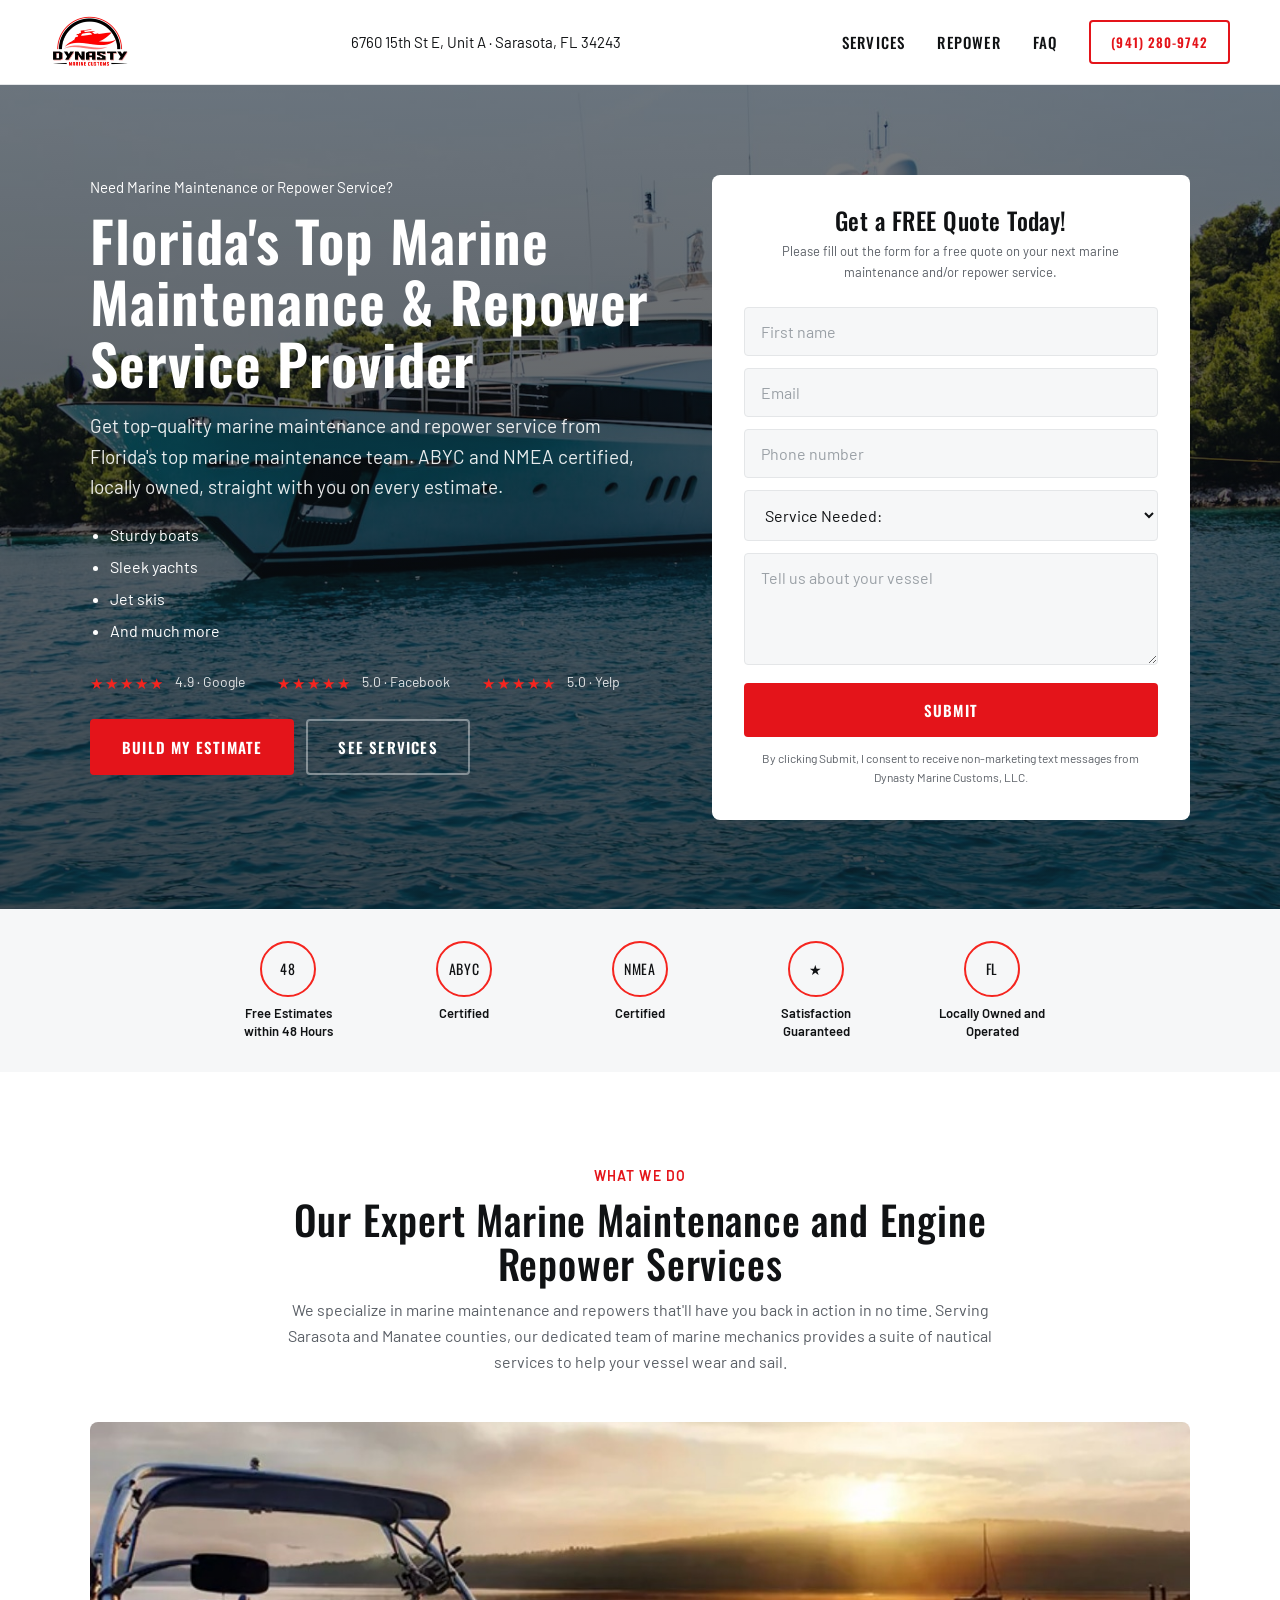
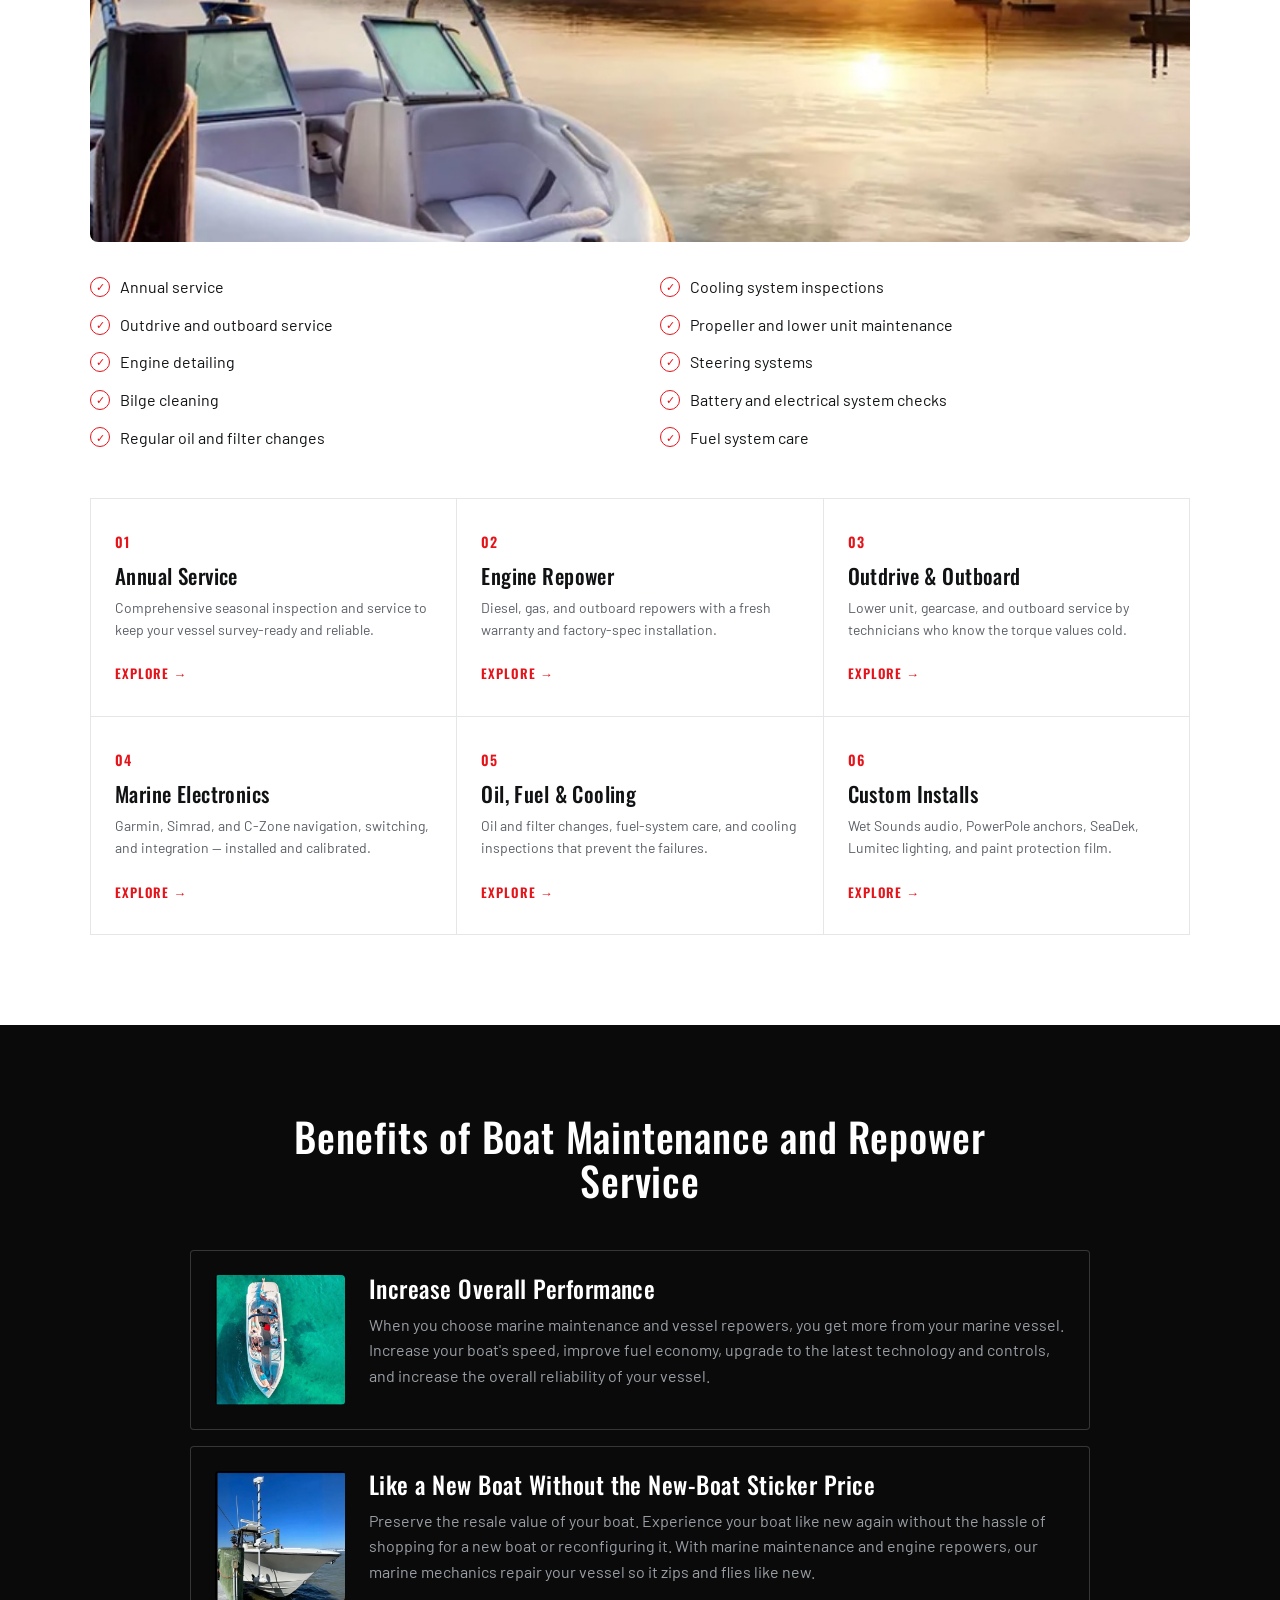
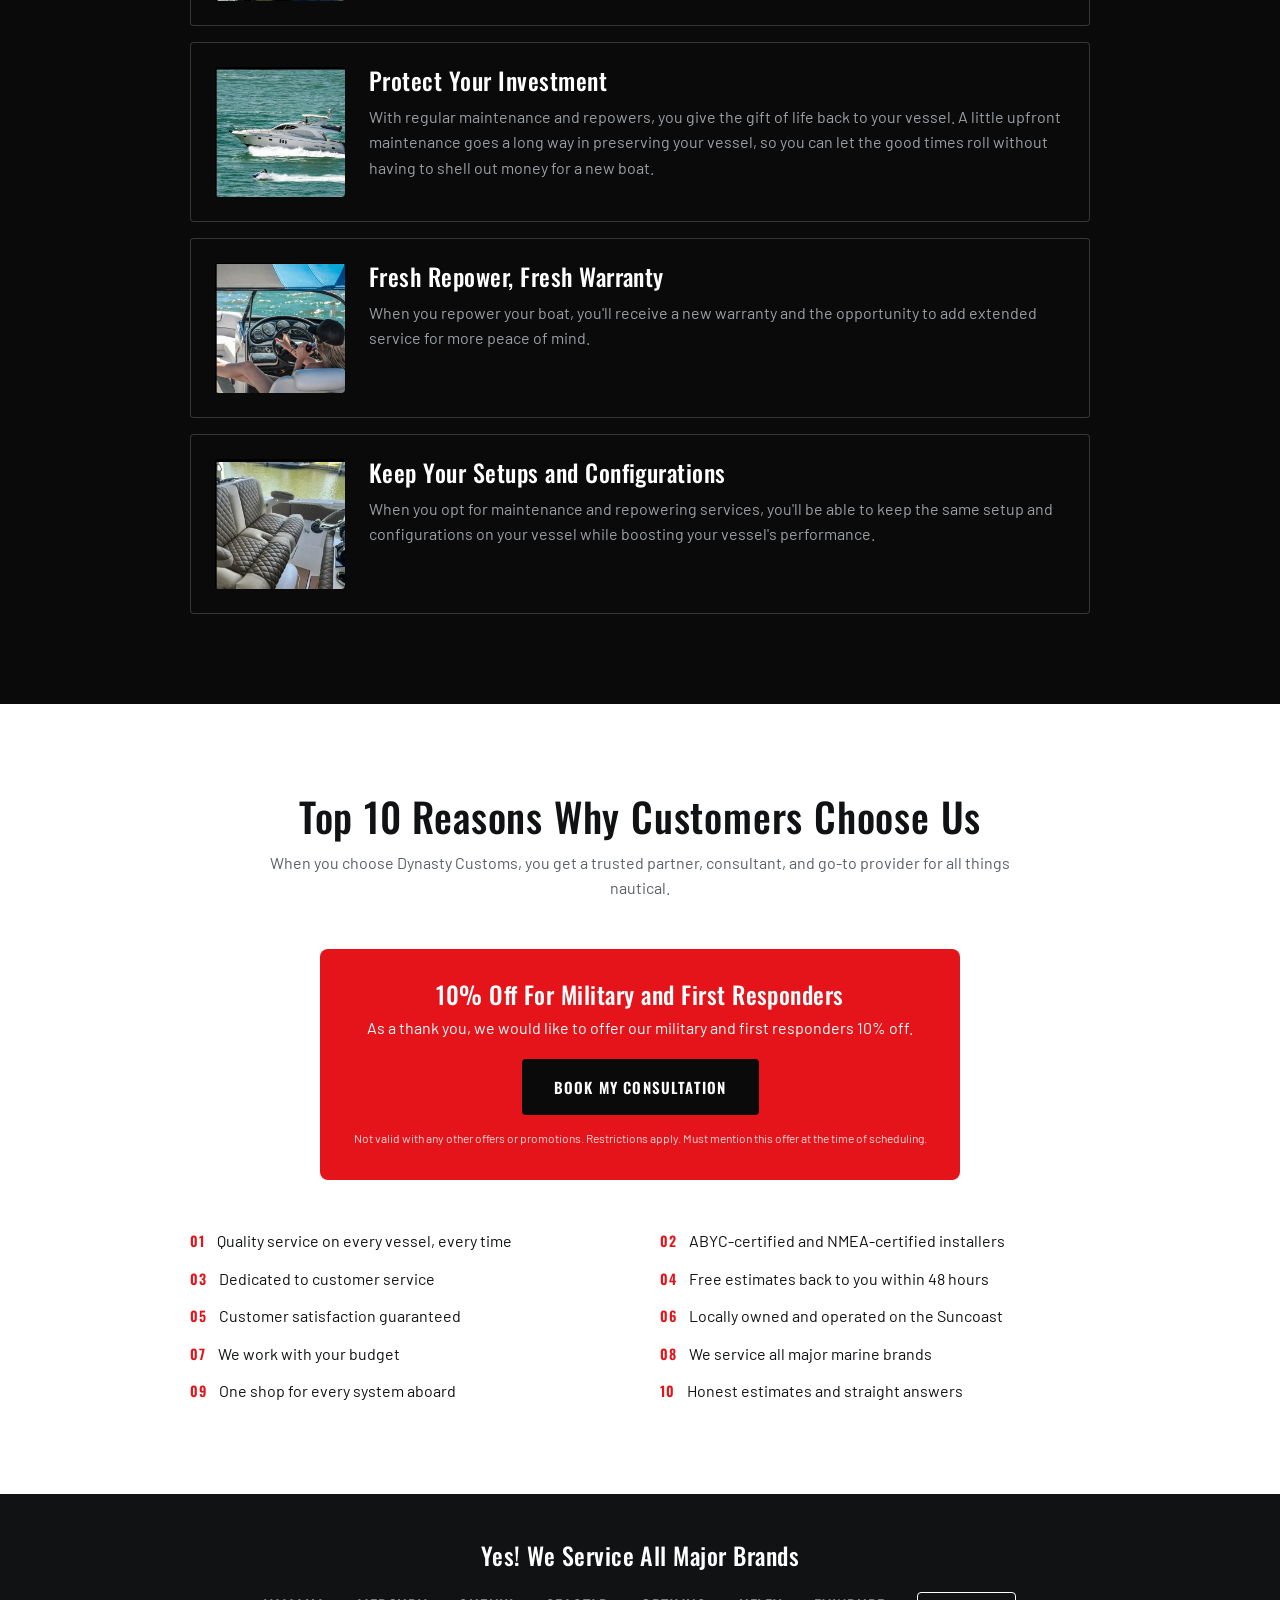
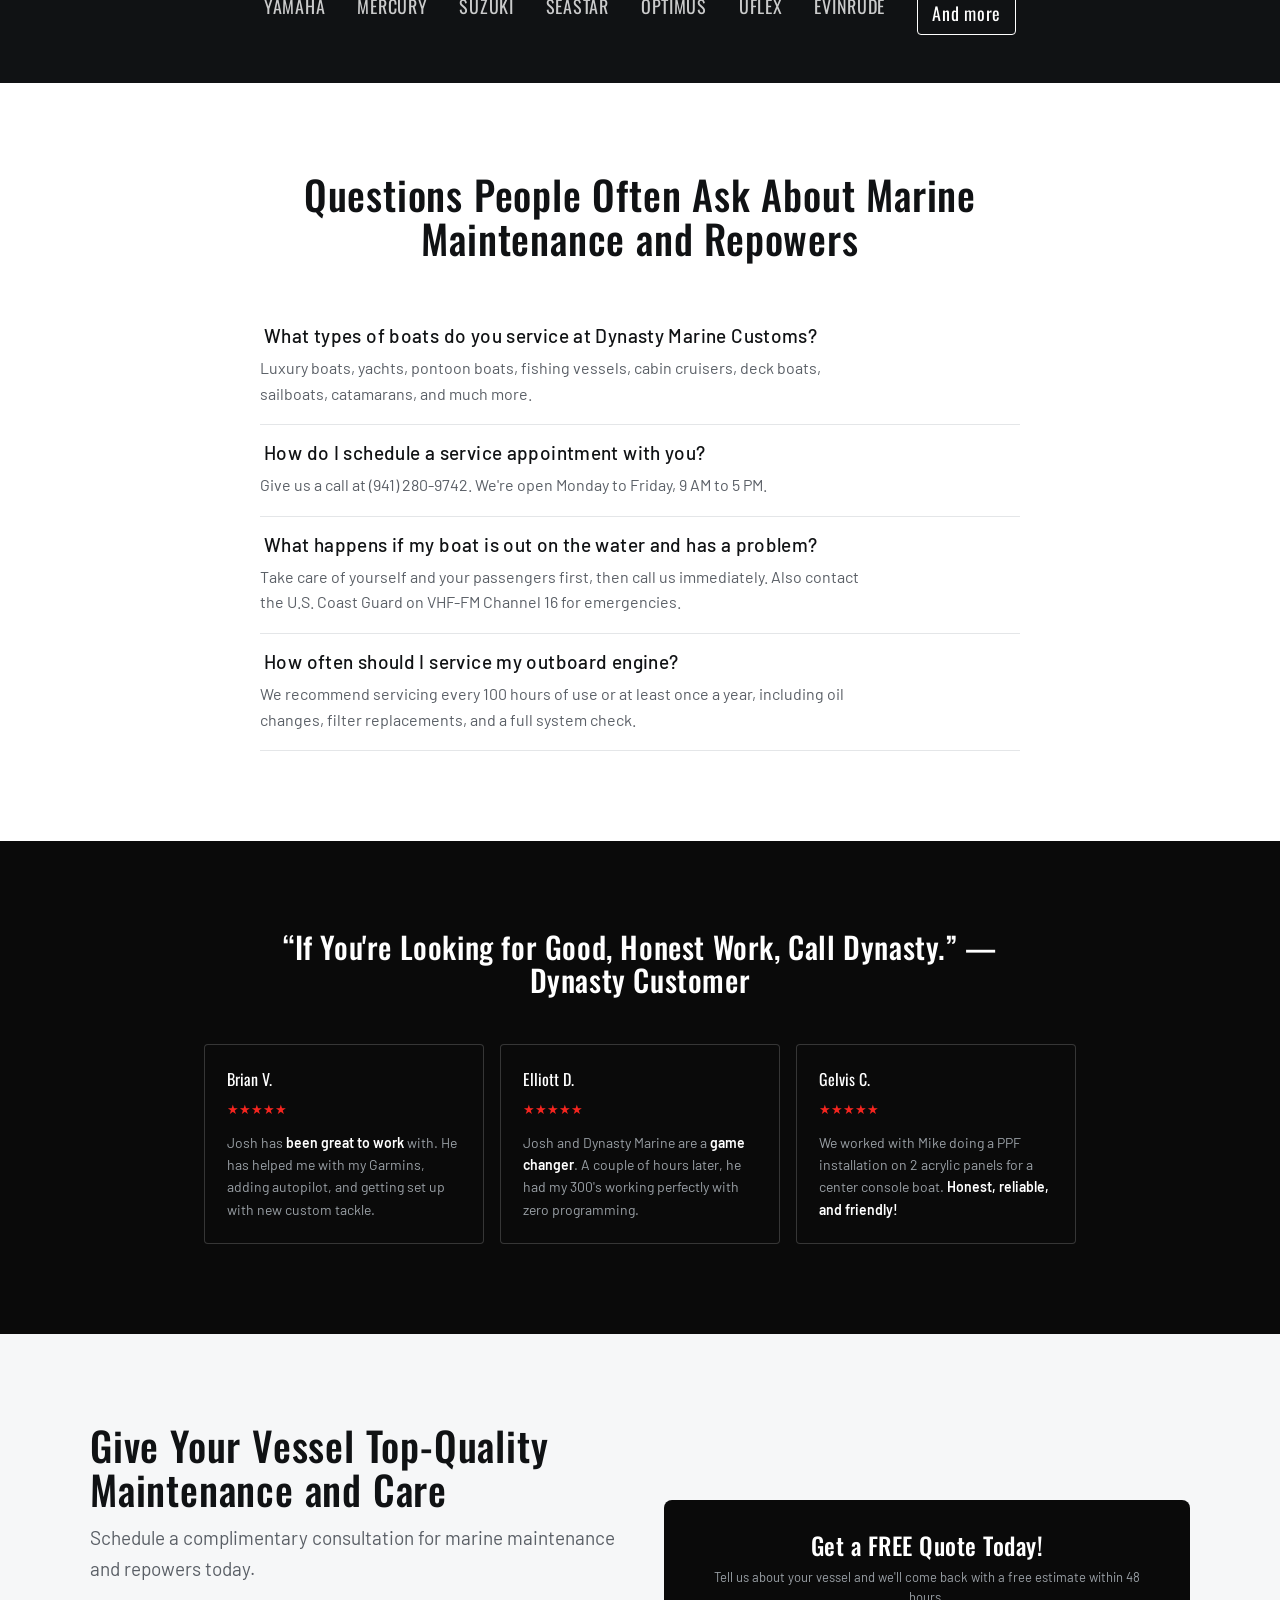
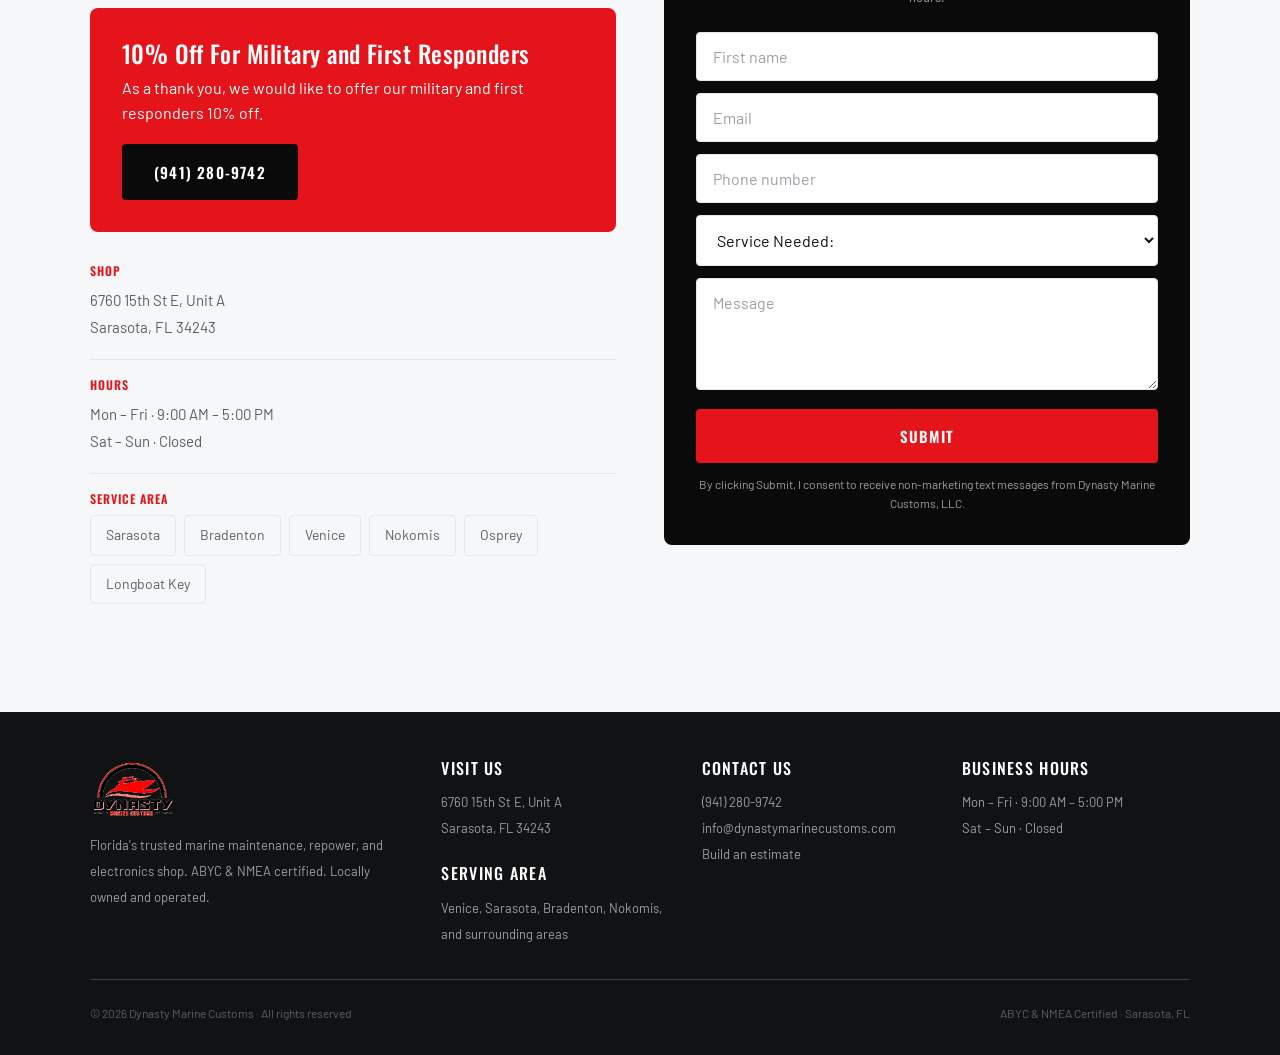
==== commit bad39cce: "Correct NAP to 6760 Unit A / (941) 280-9742; record live-site audit Josh confirmed the public addres" ====
--- a/website/index.html
+++ b/website/index.html
@@ -31,12 +31,12 @@
 <header class="site">
   <div class="wrap masthead">
     <a class="brand" href="index.html"><img src="assets/logo.png" alt="Dynasty Marine Customs"></a>
-    <div class="addr">6770 15th St E, Unit 19 &middot; Sarasota, FL 34243</div>
+    <div class="addr">6760 15th St E, Unit A &middot; Sarasota, FL 34243</div>
     <nav class="mnav">
       <a class="lk" href="#services">Services</a>
       <a class="lk" href="#benefits">Repower</a>
       <a class="lk" href="#faq">FAQ</a>
-      <a class="btn btn-outline btn-sm" href="tel:+19412064375">(941) 206-4375</a>
+      <a class="btn btn-outline btn-sm" href="tel:+19412809742">(941) 280-9742</a>
     </nav>
   </div>
 </header>
@@ -235,7 +235,7 @@
       </div>
       <div class="qa">
         <h3 class="q">How do I schedule a service appointment with you?</h3>
-        <p class="a">Give us a call at (941) 206-4375, or our alternate lines (941) 337-8473 and (941) 280-9742. We're open Monday to Friday, 9 AM to 5 PM.</p>
+        <p class="a">Give us a call at (941) 280-9742. We're open Monday to Friday, 9 AM to 5 PM.</p>
       </div>
       <div class="qa">
         <h3 class="q">What happens if my boat is out on the water and has a problem?</h3>
@@ -285,13 +285,13 @@
       <div class="promo reveal" style="margin:var(--space-5) 0 0">
         <h3>10% Off For Military and First Responders</h3>
         <p>As a thank you, we would like to offer our military and first responders 10% off.</p>
-        <a class="btn btn-dark" href="tel:+19412064375">(941) 206-4375</a>
+        <a class="btn btn-dark" href="tel:+19412809742">(941) 280-9742</a>
       </div>
 
       <div class="info reveal" style="margin-top:var(--space-6)">
         <div class="row">
           <h4>Shop</h4>
-          <p>6770 15th St E, Unit 19<br>Sarasota, FL 34243</p>
+          <p>6760 15th St E, Unit A<br>Sarasota, FL 34243</p>
         </div>
         <div class="row">
           <h4>Hours</h4>
@@ -341,14 +341,13 @@
       </div>
       <div>
         <h4>Visit Us</h4>
-        <p>6770 15th St E, Unit 19<br>Sarasota, FL 34243</p>
+        <p>6760 15th St E, Unit A<br>Sarasota, FL 34243</p>
         <h4 style="margin-top:var(--space-5)">Serving Area</h4>
         <p>Venice, Sarasota, Bradenton, Nokomis, and surrounding areas</p>
       </div>
       <div>
         <h4>Contact Us</h4>
-        <a href="tel:+19412064375">(941) 206-4375</a>
-        <a href="tel:+19413378473">(941) 337-8473</a>
+        <a href="tel:+19412809742">(941) 280-9742</a>
         <a href="mailto:info@dynastymarinecustoms.com">info@dynastymarinecustoms.com</a>
         <a href="quote.html">Build an estimate</a>
       </div>
